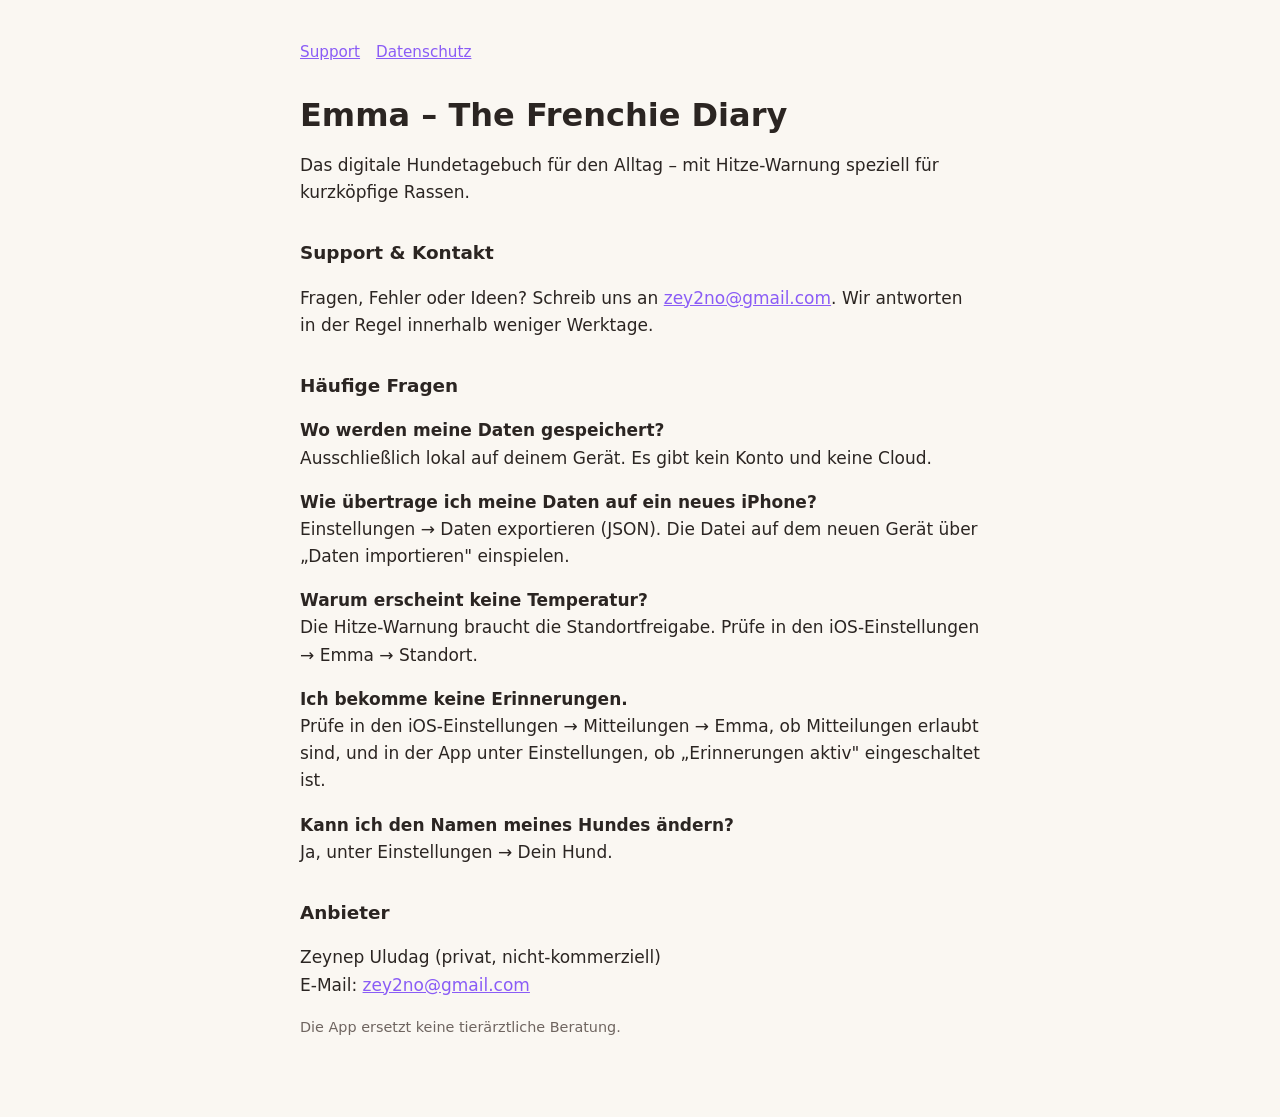
==== index.html @ 8176e102 "Support- und Datenschutzseiten Co-Authored-By: Claude Opus 5.5 <noreply@anthropic.com>" ====
<!doctype html>
<html lang="de">
<head>
<meta charset="utf-8"><meta name="viewport" content="width=device-width, initial-scale=1">
<title>Emma – The Frenchie Diary – Support</title>
<link rel="stylesheet" href="style.css">
</head>
<body><main>
<nav><a href="index.html">Support</a><a href="datenschutz.html">Datenschutz</a></nav>
<h1>Emma – The Frenchie Diary</h1>
<p>Das digitale Hundetagebuch für den Alltag – mit Hitze-Warnung speziell für kurzköpfige Rassen.</p>

<h2>Support &amp; Kontakt</h2>
<p>Fragen, Fehler oder Ideen? Schreib uns an <a href="mailto:zey2no@gmail.com">zey2no@gmail.com</a>. Wir antworten in der Regel innerhalb weniger Werktage.</p>

<h2>Häufige Fragen</h2>
<p><strong>Wo werden meine Daten gespeichert?</strong><br>Ausschließlich lokal auf deinem Gerät. Es gibt kein Konto und keine Cloud.</p>
<p><strong>Wie übertrage ich meine Daten auf ein neues iPhone?</strong><br>Einstellungen → Daten exportieren (JSON). Die Datei auf dem neuen Gerät über „Daten importieren" einspielen.</p>
<p><strong>Warum erscheint keine Temperatur?</strong><br>Die Hitze-Warnung braucht die Standortfreigabe. Prüfe in den iOS-Einstellungen → Emma → Standort.</p>
<p><strong>Ich bekomme keine Erinnerungen.</strong><br>Prüfe in den iOS-Einstellungen → Mitteilungen → Emma, ob Mitteilungen erlaubt sind, und in der App unter Einstellungen, ob „Erinnerungen aktiv" eingeschaltet ist.</p>
<p><strong>Kann ich den Namen meines Hundes ändern?</strong><br>Ja, unter Einstellungen → Dein Hund.</p>

<h2>Anbieter</h2>
<p>Zeynep Uludag (privat, nicht-kommerziell)<br>E-Mail: <a href="mailto:zey2no@gmail.com">zey2no@gmail.com</a></p>

<p class="muted">Die App ersetzt keine tierärztliche Beratung.</p>
</main></body>
</html>
---- style.css ----
:root { --bg:#faf7f2; --text:#2b2522; --muted:#6f6560; --accent:#8a5cf6; }
@media (prefers-color-scheme: dark) { :root { --bg:#1f1b1a; --text:#f3eee9; --muted:#b0a7a1; --accent:#b49bff; } }
body { margin:0; background:var(--bg); color:var(--text); font:17px/1.6 -apple-system, system-ui, sans-serif; }
main { max-width:680px; margin:0 auto; padding:40px 16px 64px; }
h1 { font-size:2rem; line-height:1.2; margin:0 0 8px; }
h2 { font-size:1.15rem; margin:32px 0 6px; }
p, li { color:var(--text); } .muted { color:var(--muted); font-size:.9rem; }
a { color:var(--accent); }
nav { margin-bottom:32px; font-size:.95rem; } nav a { margin-right:16px; }
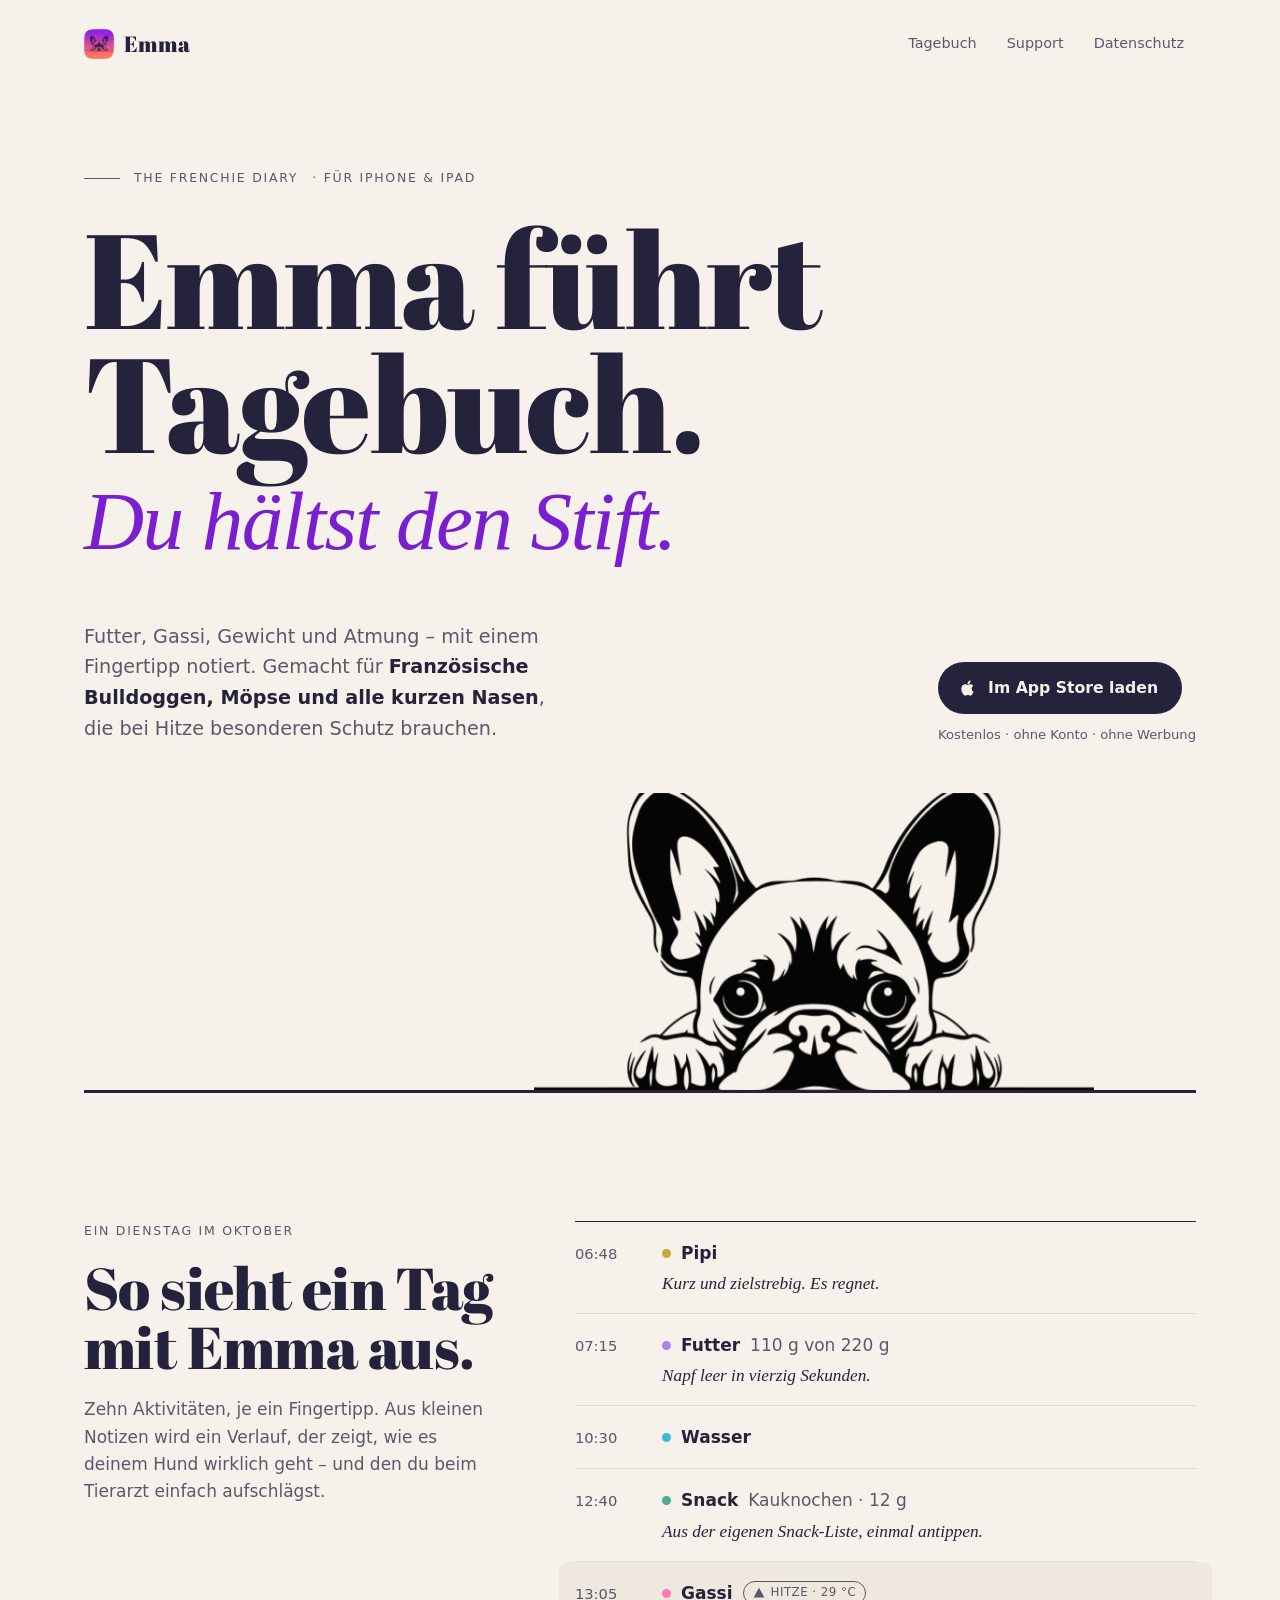
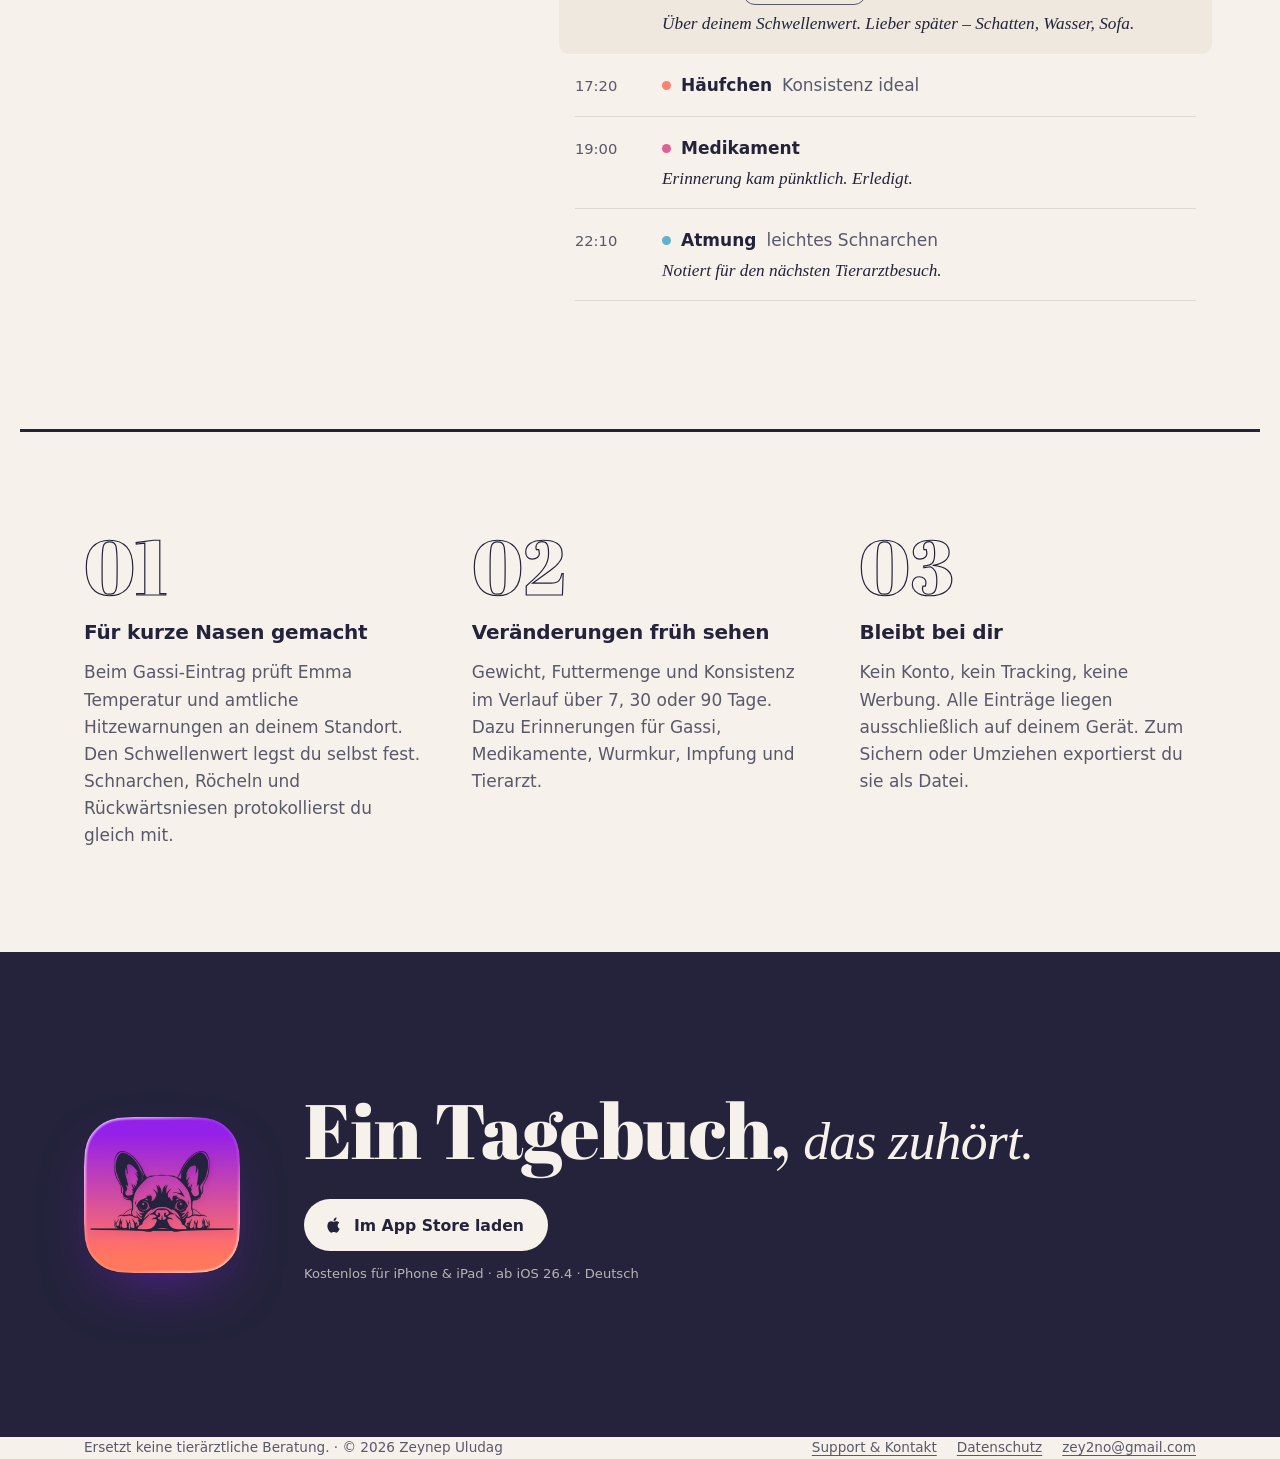
==== commit fb6b6b75: "Landingpage für Emma; Support-Seite nach support.html Co-Authored-By: Claude Opus 5.5 <noreply@anthr" ====
--- a/index.html
+++ b/index.html
@@ -1,28 +1,221 @@
 <!doctype html>
 <html lang="de">
 <head>
-<meta charset="utf-8"><meta name="viewport" content="width=device-width, initial-scale=1">
-<title>Emma – The Frenchie Diary – Support</title>
-<link rel="stylesheet" href="style.css">
+<meta charset="utf-8">
+<meta name="viewport" content="width=device-width, initial-scale=1">
+<title>Emma – The Frenchie Diary</title>
+<meta name="description" content="Das Hundetagebuch für Französische Bulldoggen, Möpse und alle kurzen Nasen. Futter, Gassi, Gewicht und Atmung notieren – mit Hitze-Warnung. Kein Konto, kein Tracking.">
+<meta name="theme-color" content="#f6f1ea" media="(prefers-color-scheme: light)">
+<meta name="theme-color" content="#15141f" media="(prefers-color-scheme: dark)">
+<link rel="icon" href="assets/icon.png">
+<link rel="apple-touch-icon" href="assets/icon.png">
+<link rel="preload" href="assets/AbrilFatface-Regular.ttf" as="font" type="font/ttf" crossorigin>
+<style>
+@font-face { font-family: "Abril Fatface"; src: url(assets/AbrilFatface-Regular.ttf) format("truetype"); font-display: swap; }
+
+:root {
+  --paper: #f6f1ea; --paper-2: #efe8de; --ink: #24233b; --ink-2: #5a586b; --rule: #24233b;
+  --violet: #7a1fd0; --coral: #c8452c; --line: rgba(36,35,59,.11);
+  --pee: #c9a93a; --poop: #ff8170; --water: #3fb8db; --food: #b281ea; --snack: #4fa894; --play: #ff79b2; --med: #e0609a; --breath: #5fb2c9;
+  --display: "Abril Fatface", "Didot", "Bodoni 72", serif;
+  --serif: ui-serif, "New York", "Iowan Old Style", Georgia, serif;
+  --sans: -apple-system, BlinkMacSystemFont, "SF Pro Text", system-ui, "Segoe UI", sans-serif;
+  --gutter: clamp(20px, 5vw, 64px);
+}
+@media (prefers-color-scheme: dark) {
+  :root {
+    --paper: #15141f; --paper-2: #1c1b28; --ink: #f3eee6; --ink-2: #a9a5b4; --rule: #f3eee6;
+    --violet: #c9a2ff; --coral: #ff9a85; --line: rgba(243,238,230,.09); --pee: #e3cd78;
+  }
+}
+
+*, *::before, *::after { box-sizing: border-box; }
+html { -webkit-text-size-adjust: 100%; }
+body { margin: 0; background: var(--paper); color: var(--ink); font: 17px/1.6 var(--sans); -webkit-font-smoothing: antialiased; }
+a { color: inherit; }
+:focus-visible { outline: 2px solid var(--violet); outline-offset: 3px; border-radius: 4px; }
+.wrap { max-width: 1240px; margin: 0 auto; padding: 0 var(--gutter); }
+.skip { position: absolute; left: -999px; } .skip:focus { left: 16px; top: 16px; background: var(--ink); color: var(--paper); padding: 8px 12px; z-index: 10; }
+
+/* ── Kopf ─────────────────────────────── */
+.top { display: flex; align-items: center; justify-content: space-between; padding-block: 22px; }
+.brand { display: flex; align-items: center; gap: 10px; text-decoration: none; font: 1.35rem/1 var(--display); }
+.brand img { width: 30px; height: 30px; border-radius: 8px; }
+.top nav { display: flex; gap: 6px; font-size: .9rem; }
+.top nav a { text-decoration: none; padding: 10px 12px; border-radius: 999px; color: var(--ink-2); transition: color .2s, background-color .2s; }
+.top nav a:hover { color: var(--ink); background: var(--paper-2); }
+
+/* ── Hero ─────────────────────────────── */
+.hero { padding-top: clamp(40px, 9vh, 120px); }
+.kicker { display: flex; gap: 14px; align-items: center; font-size: .78rem; letter-spacing: .14em; text-transform: uppercase; color: var(--ink-2); margin: 0 0 28px; }
+.kicker::before { content: ""; width: 36px; height: 1px; background: currentColor; }
+h1 { margin: 0; font: 400 clamp(3.3rem, 10.5vw, 9.6rem)/.92 var(--display); letter-spacing: -.012em; }
+h1 em { display: block; font: italic 400 .62em/1.05 var(--serif); letter-spacing: -.02em; color: var(--violet); margin-top: .18em; }
+.hero-foot { display: grid; grid-template-columns: minmax(0, 30rem) auto; justify-content: space-between; align-items: end; gap: 32px; margin-top: clamp(32px, 5vw, 56px); }
+.lede { margin: 0; font-size: clamp(1.05rem, 1.6vw, 1.2rem); color: var(--ink-2); }
+.lede strong { color: var(--ink); font-weight: 600; }
+.cta { display: flex; flex-direction: column; align-items: flex-start; gap: 10px; }
+.btn { display: inline-flex; align-items: center; gap: 10px; min-height: 52px; padding: 0 24px 0 20px; border-radius: 999px; background: var(--ink); color: var(--paper); text-decoration: none; font-weight: 600; font-size: .98rem; transition: transform .2s cubic-bezier(.2,.8,.2,1), background-color .2s; touch-action: manipulation; }
+.btn:hover { background: var(--violet); }
+.btn:active { transform: scale(.97); }
+.btn svg { width: 20px; height: 20px; flex: none; }
+.meta { font-size: .82rem; color: var(--ink-2); }
+
+/* Emma schaut über die Linie */
+.peek { position: relative; margin-top: clamp(24px, 4vw, 48px); }
+.peek .clip { width: min(560px, 82vw); margin-left: auto; margin-right: clamp(0px, 8vw, 120px); overflow: hidden; }
+.peek img { display: block; width: 100%; height: auto; mix-blend-mode: multiply; transform: translateY(0); }
+@media (prefers-color-scheme: dark) { .peek img { filter: invert(1); mix-blend-mode: screen; } }
+.peek::after { content: ""; position: absolute; left: 0; right: 0; bottom: 0; height: 3px; background: var(--rule); }
+@media (prefers-reduced-motion: no-preference) {
+  .peek img { animation: peek 1.1s cubic-bezier(.22,1.2,.36,1) .35s both; }
+  @keyframes peek { from { transform: translateY(101%); } }
+}
+
+/* ── Tagebuch ─────────────────────────── */
+.diary { padding-block: clamp(64px, 10vw, 128px); display: grid; grid-template-columns: minmax(0, 1fr) minmax(0, 1.5fr); gap: clamp(32px, 6vw, 96px); }
+.label { font-size: .78rem; letter-spacing: .14em; text-transform: uppercase; color: var(--ink-2); margin: 0 0 18px; }
+h2 { margin: 0; font: 400 clamp(2.2rem, 4.6vw, 3.8rem)/1 var(--display); letter-spacing: -.01em; }
+.diary-intro p:not(.label) { color: var(--ink-2); max-width: 26rem; margin: 20px 0 0; }
+.diary-intro { position: sticky; top: 32px; align-self: start; }
+
+.log { list-style: none; margin: 0; padding: 0; border-top: 1px solid var(--rule); }
+.log li { display: grid; grid-template-columns: 4.2rem 1fr; gap: 4px 20px; padding: 18px 0 17px; border-bottom: 1px solid var(--line); }
+.log time { font-variant-numeric: tabular-nums; font-size: .92rem; color: var(--ink-2); padding-top: 2px; }
+.what { display: flex; align-items: baseline; gap: 10px; flex-wrap: wrap; font-weight: 600; }
+.what::before { content: ""; width: 9px; height: 9px; border-radius: 50%; background: var(--c); flex: none; transform: translateY(-1px); }
+.what span { font-weight: 400; color: var(--ink-2); }
+.note { grid-column: 2; margin: 0; font: italic 1.08rem/1.45 var(--serif); color: var(--ink); }
+.log .alert { background: var(--paper-2); margin-inline: -16px; padding-inline: 16px; border-radius: 10px; border-bottom-color: transparent; }
+.flag { display: inline-flex; align-items: center; gap: 6px; font: 600 .74rem/1 var(--sans); letter-spacing: .04em; text-transform: uppercase; color: var(--coral); border: 1px solid currentColor; border-radius: 999px; padding: 5px 9px; }
+.flag svg { width: 12px; height: 12px; }
+
+/* ── Grundsätze ───────────────────────── */
+.points { border-top: 3px solid var(--rule); padding-block: clamp(56px, 8vw, 104px); display: grid; grid-template-columns: repeat(3, minmax(0, 1fr)); gap: clamp(32px, 4vw, 56px); }
+.points article { display: grid; grid-template-rows: auto auto 1fr; gap: 14px; }
+.num { font: 400 clamp(3.4rem, 6vw, 5rem)/.8 var(--display); color: transparent; -webkit-text-stroke: 1.2px var(--ink); }
+h3 { margin: 10px 0 0; font: 600 1.25rem/1.25 var(--sans); letter-spacing: -.01em; }
+.points p { margin: 0; color: var(--ink-2); }
+
+/* ── Schluss ──────────────────────────── */
+.close { background: var(--ink); color: var(--paper); }
+.close .wrap { padding-block: clamp(72px, 11vw, 140px); display: grid; grid-template-columns: auto minmax(0, 1fr); gap: clamp(28px, 5vw, 64px); align-items: center; }
+.close img { width: clamp(96px, 13vw, 156px); height: auto; border-radius: 24%; box-shadow: 0 24px 60px -24px rgba(122,31,208,.7); }
+.close h2 { font-size: clamp(2.4rem, 6vw, 5.2rem); }
+.close h2 em { font: italic 400 .7em/1.1 var(--serif); }
+.close .btn { background: var(--paper); color: var(--ink); margin-top: 28px; }
+.close .btn:hover { background: var(--paper); opacity: .88; }
+.close .meta { color: color-mix(in srgb, var(--paper) 70%, transparent); margin-top: 12px; }
+
+footer { padding-block: 40px 56px; font-size: .85rem; color: var(--ink-2); display: flex; flex-wrap: wrap; gap: 12px 32px; justify-content: space-between; }
+footer nav { display: flex; gap: 20px; flex-wrap: wrap; }
+footer a { text-underline-offset: 3px; }
+footer p { margin: 0; }
+
+/* ── Responsiv ────────────────────────── */
+@media (max-width: 860px) {
+  .hero-foot, .diary, .points { grid-template-columns: minmax(0, 1fr); }
+  .diary-intro { position: static; }
+  .points article { grid-template-rows: none; }
+  .peek .clip { margin-right: auto; }
+}
+@media (max-width: 560px) {
+  .top nav a:first-child, .kicker .wide { display: none; }
+  .top nav { gap: 0; margin-right: -8px; } .top nav a { padding: 12px 8px; }
+  .close .wrap { grid-template-columns: minmax(0, 1fr); }
+  .log li { grid-template-columns: 3.4rem 1fr; gap: 4px 12px; }
+  .log .alert { margin-inline: -12px; padding-inline: 12px; }
+}
+</style>
 </head>
-<body><main>
-<nav><a href="index.html">Support</a><a href="datenschutz.html">Datenschutz</a></nav>
-<h1>Emma – The Frenchie Diary</h1>
-<p>Das digitale Hundetagebuch für den Alltag – mit Hitze-Warnung speziell für kurzköpfige Rassen.</p>
-
-<h2>Support &amp; Kontakt</h2>
-<p>Fragen, Fehler oder Ideen? Schreib uns an <a href="mailto:zey2no@gmail.com">zey2no@gmail.com</a>. Wir antworten in der Regel innerhalb weniger Werktage.</p>
-
-<h2>Häufige Fragen</h2>
-<p><strong>Wo werden meine Daten gespeichert?</strong><br>Ausschließlich lokal auf deinem Gerät. Es gibt kein Konto und keine Cloud.</p>
-<p><strong>Wie übertrage ich meine Daten auf ein neues iPhone?</strong><br>Einstellungen → Daten exportieren (JSON). Die Datei auf dem neuen Gerät über „Daten importieren" einspielen.</p>
-<p><strong>Warum erscheint keine Temperatur?</strong><br>Die Hitze-Warnung braucht die Standortfreigabe. Prüfe in den iOS-Einstellungen → Emma → Standort.</p>
-<p><strong>Ich bekomme keine Erinnerungen.</strong><br>Prüfe in den iOS-Einstellungen → Mitteilungen → Emma, ob Mitteilungen erlaubt sind, und in der App unter Einstellungen, ob „Erinnerungen aktiv" eingeschaltet ist.</p>
-<p><strong>Kann ich den Namen meines Hundes ändern?</strong><br>Ja, unter Einstellungen → Dein Hund.</p>
-
-<h2>Anbieter</h2>
-<p>Zeynep Uludag (privat, nicht-kommerziell)<br>E-Mail: <a href="mailto:zey2no@gmail.com">zey2no@gmail.com</a></p>
-
-<p class="muted">Die App ersetzt keine tierärztliche Beratung.</p>
-</main></body>
+<body>
+<a class="skip" href="#inhalt">Zum Inhalt</a>
+
+<header class="wrap top">
+  <a class="brand" href="./" aria-label="Emma – Startseite"><img src="assets/icon.png" alt="" width="30" height="30">Emma</a>
+  <nav aria-label="Hauptnavigation">
+    <a href="#tagebuch">Tagebuch</a>
+    <a href="support.html">Support</a>
+    <a href="datenschutz.html">Datenschutz</a>
+  </nav>
+</header>
+
+<main id="inhalt">
+  <section class="wrap hero" aria-labelledby="titel">
+    <p class="kicker">The Frenchie Diary<span class="wide"> · für iPhone &amp; iPad</span></p>
+    <h1 id="titel">Emma führt Tagebuch.<em>Du hältst den Stift.</em></h1>
+    <div class="hero-foot">
+      <p class="lede">Futter, Gassi, Gewicht und Atmung – mit einem Fingertipp notiert. Gemacht für <strong>Französische Bulldoggen, Möpse und alle kurzen Nasen</strong>, die bei Hitze besonderen Schutz brauchen.</p>
+      <div class="cta">
+        <!-- TODO: App-Store-Link mit echter App-ID ersetzen -->
+        <a class="btn" href="https://apps.apple.com/de/app/id0000000000">
+          <svg viewBox="0 0 24 24" fill="currentColor" aria-hidden="true"><path d="M16.37 12.74c-.02-2.3 1.88-3.4 1.96-3.46-1.07-1.56-2.73-1.77-3.32-1.8-1.41-.14-2.76.83-3.47.83-.72 0-1.82-.81-3-.79-1.54.02-2.96.9-3.76 2.28-1.6 2.78-.41 6.9 1.15 9.16.76 1.1 1.67 2.34 2.86 2.3 1.15-.05 1.58-.74 2.97-.74 1.38 0 1.78.74 2.99.72 1.24-.02 2.02-1.12 2.77-2.23.87-1.28 1.23-2.52 1.25-2.58-.03-.01-2.39-.92-2.4-3.65zM14.1 5.98c.63-.77 1.06-1.83.94-2.89-.91.04-2.01.61-2.67 1.37-.58.67-1.1 1.76-.96 2.79 1.01.08 2.05-.52 2.69-1.27z"/></svg>
+          Im App Store laden
+        </a>
+        <span class="meta">Kostenlos · ohne Konto · ohne Werbung</span>
+      </div>
+    </div>
+    <div class="peek"><div class="clip"><img src="assets/emma.png" alt="Zeichnung von Emma, einer Französischen Bulldogge, die über eine Linie schaut" width="1200" height="643"></div></div>
+  </section>
+
+  <section class="wrap diary" id="tagebuch" aria-labelledby="tag">
+    <div class="diary-intro">
+      <p class="label">Ein Dienstag im Oktober</p>
+      <h2 id="tag">So sieht ein Tag mit Emma aus.</h2>
+      <p>Zehn Aktivitäten, je ein Fingertipp. Aus kleinen Notizen wird ein Verlauf, der zeigt, wie es deinem Hund wirklich geht – und den du beim Tierarzt einfach aufschlägst.</p>
+    </div>
+    <ol class="log">
+      <li><time>06:48</time><div class="what" style="--c:var(--pee)">Pipi</div><p class="note">Kurz und zielstrebig. Es regnet.</p></li>
+      <li><time>07:15</time><div class="what" style="--c:var(--food)">Futter <span>110 g von 220 g</span></div><p class="note">Napf leer in vierzig Sekunden.</p></li>
+      <li><time>10:30</time><div class="what" style="--c:var(--water)">Wasser</div></li>
+      <li><time>12:40</time><div class="what" style="--c:var(--snack)">Snack <span>Kauknochen · 12 g</span></div><p class="note">Aus der eigenen Snack-Liste, einmal antippen.</p></li>
+      <li class="alert"><time>13:05</time><div class="what" style="--c:var(--play)">Gassi <span class="flag"><svg viewBox="0 0 12 12" fill="currentColor" aria-hidden="true"><path d="M6 .8 11.4 10.6H.6z"/></svg>Hitze · 29 °C</span></div><p class="note">Über deinem Schwellenwert. Lieber später – Schatten, Wasser, Sofa.</p></li>
+      <li><time>17:20</time><div class="what" style="--c:var(--poop)">Häufchen <span>Konsistenz ideal</span></div></li>
+      <li><time>19:00</time><div class="what" style="--c:var(--med)">Medikament</div><p class="note">Erinnerung kam pünktlich. Erledigt.</p></li>
+      <li><time>22:10</time><div class="what" style="--c:var(--breath)">Atmung <span>leichtes Schnarchen</span></div><p class="note">Notiert für den nächsten Tierarztbesuch.</p></li>
+    </ol>
+  </section>
+
+  <section class="wrap points" aria-label="Was Emma ausmacht">
+    <article>
+      <span class="num" aria-hidden="true">01</span>
+      <h3>Für kurze Nasen gemacht</h3>
+      <p>Beim Gassi-Eintrag prüft Emma Temperatur und amtliche Hitzewarnungen an deinem Standort. Den Schwellenwert legst du selbst fest. Schnarchen, Röcheln und Rückwärtsniesen protokollierst du gleich mit.</p>
+    </article>
+    <article>
+      <span class="num" aria-hidden="true">02</span>
+      <h3>Veränderungen früh sehen</h3>
+      <p>Gewicht, Futtermenge und Konsistenz im Verlauf über 7, 30 oder 90 Tage. Dazu Erinnerungen für Gassi, Medikamente, Wurmkur, Impfung und Tierarzt.</p>
+    </article>
+    <article>
+      <span class="num" aria-hidden="true">03</span>
+      <h3>Bleibt bei dir</h3>
+      <p>Kein Konto, kein Tracking, keine Werbung. Alle Einträge liegen ausschließlich auf deinem Gerät. Zum Sichern oder Umziehen exportierst du sie als Datei.</p>
+    </article>
+  </section>
+
+  <section class="close" aria-labelledby="schluss">
+    <div class="wrap">
+      <img src="assets/icon.png" alt="App-Icon von Emma" width="156" height="156" loading="lazy">
+      <div>
+        <h2 id="schluss">Ein Tagebuch, <em>das zuhört.</em></h2>
+        <a class="btn" href="https://apps.apple.com/de/app/id0000000000">
+          <svg viewBox="0 0 24 24" fill="currentColor" aria-hidden="true"><path d="M16.37 12.74c-.02-2.3 1.88-3.4 1.96-3.46-1.07-1.56-2.73-1.77-3.32-1.8-1.41-.14-2.76.83-3.47.83-.72 0-1.82-.81-3-.79-1.54.02-2.96.9-3.76 2.28-1.6 2.78-.41 6.9 1.15 9.16.76 1.1 1.67 2.34 2.86 2.3 1.15-.05 1.58-.74 2.97-.74 1.38 0 1.78.74 2.99.72 1.24-.02 2.02-1.12 2.77-2.23.87-1.28 1.23-2.52 1.25-2.58-.03-.01-2.39-.92-2.4-3.65zM14.1 5.98c.63-.77 1.06-1.83.94-2.89-.91.04-2.01.61-2.67 1.37-.58.67-1.1 1.76-.96 2.79 1.01.08 2.05-.52 2.69-1.27z"/></svg>
+          Im App Store laden
+        </a>
+        <p class="meta">Kostenlos für iPhone &amp; iPad · ab iOS 26.4 · Deutsch</p>
+      </div>
+    </div>
+  </section>
+</main>
+
+<footer class="wrap">
+  <p>Ersetzt keine tierärztliche Beratung. · © 2026 Zeynep Uludag</p>
+  <nav aria-label="Rechtliches">
+    <a href="support.html">Support &amp; Kontakt</a>
+    <a href="datenschutz.html">Datenschutz</a>
+    <a href="mailto:zey2no@gmail.com">zey2no@gmail.com</a>
+  </nav>
+</footer>
+</body>
 </html>
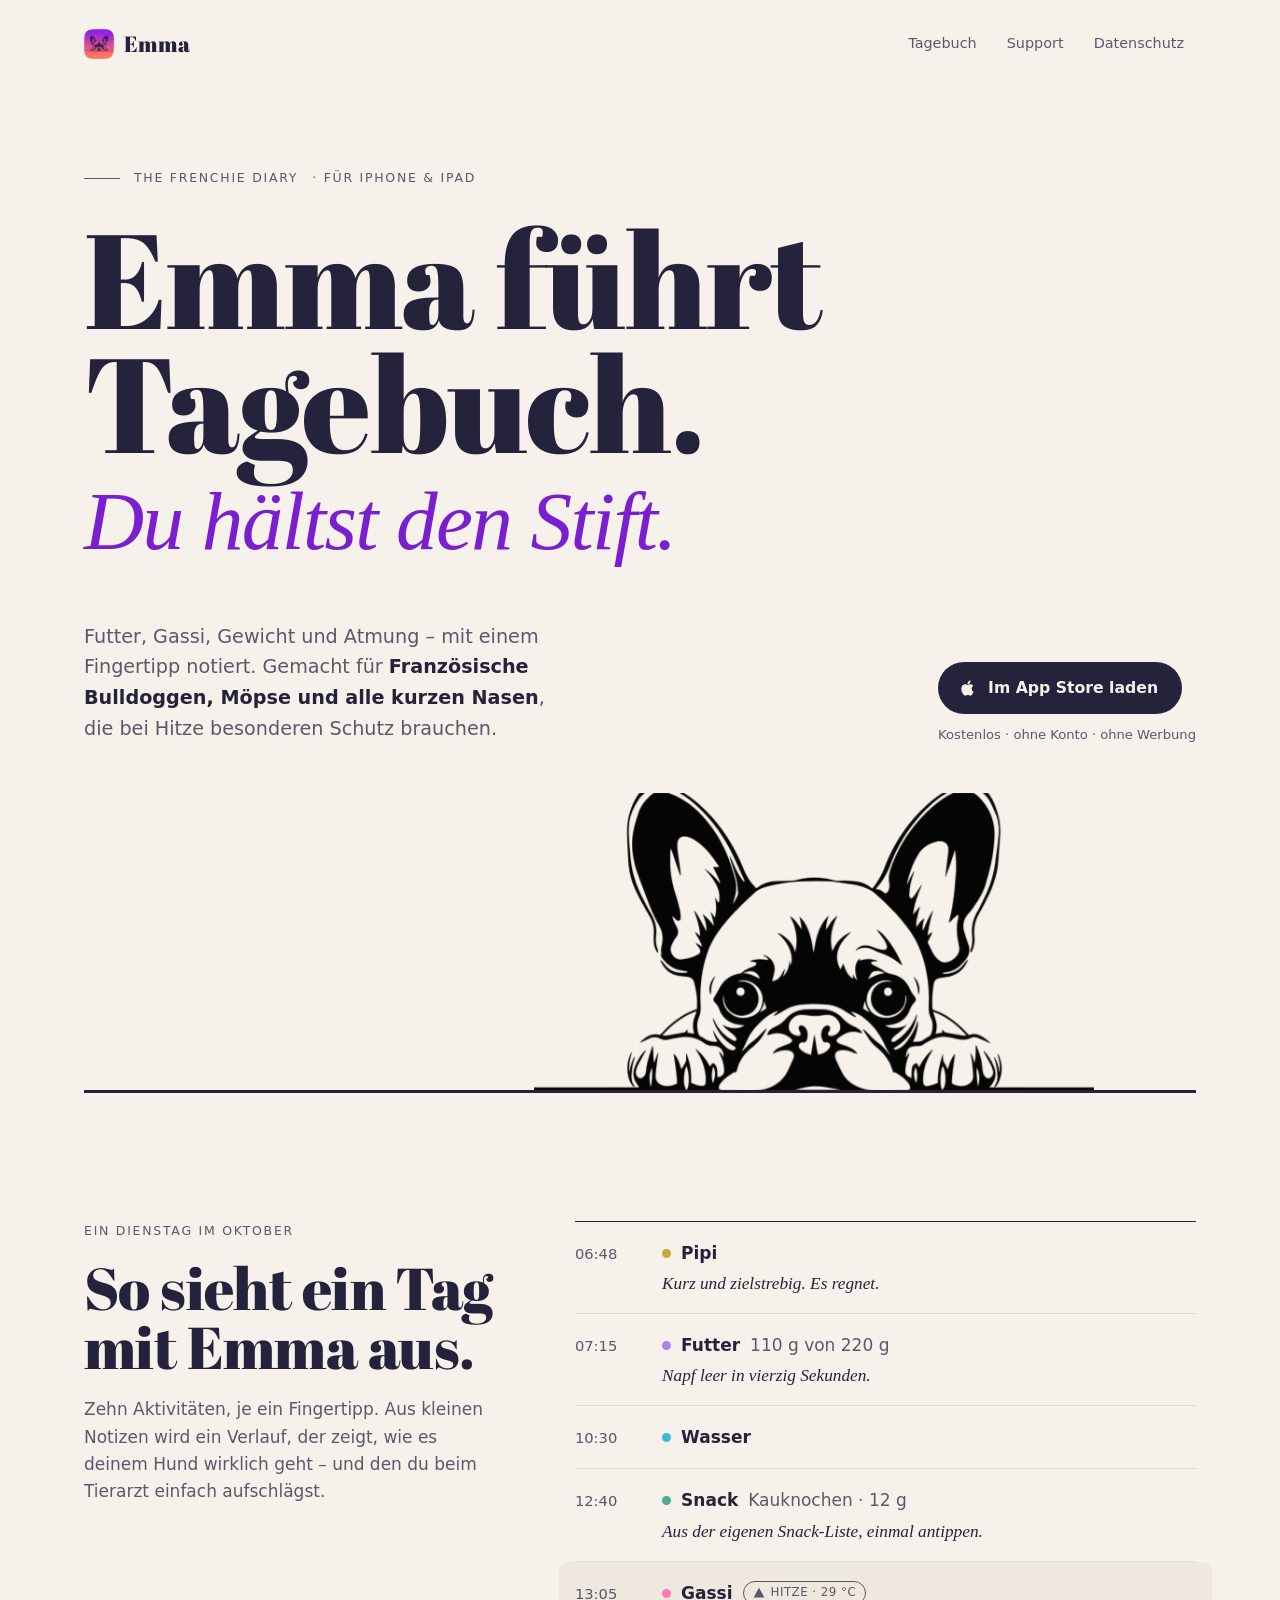
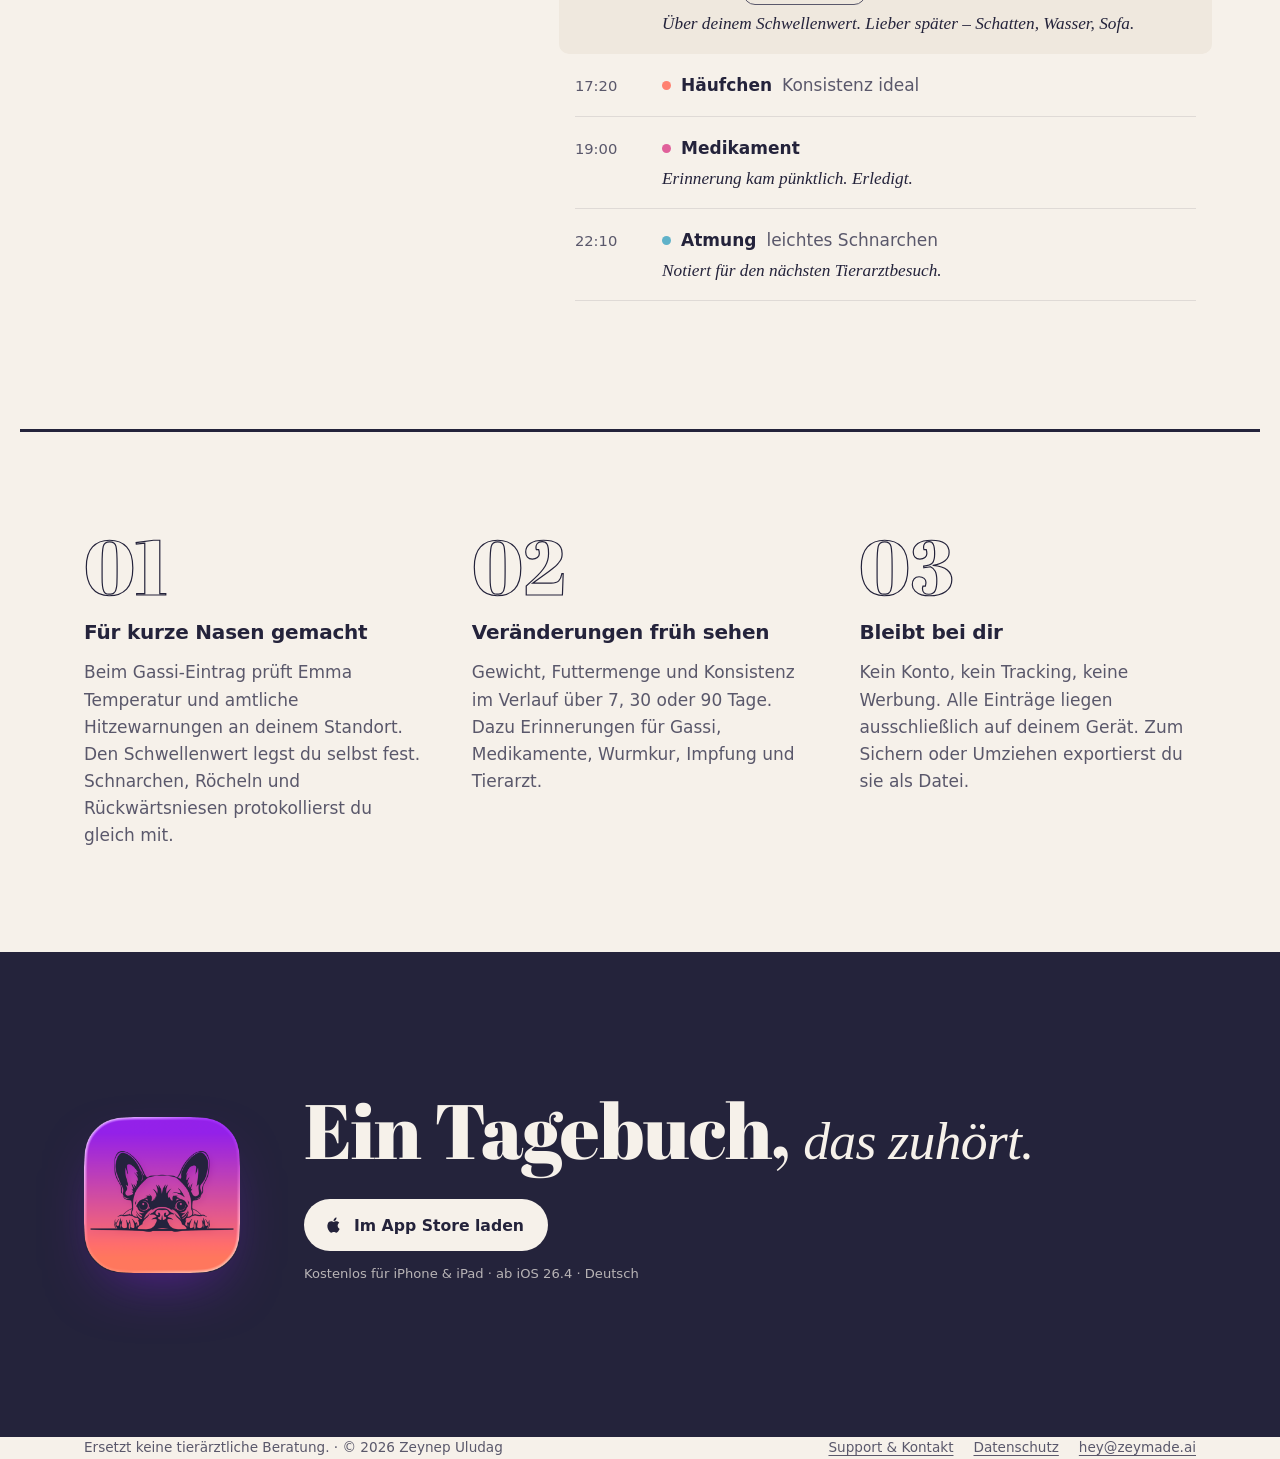
==== commit ab6a71af: "Kontaktadresse auf hey@zeymade.ai umgestellt Co-Authored-By: Claude Opus 5.5 <noreply@anthropic.com>" ====
--- a/index.html
+++ b/index.html
@@ -214,7 +214,7 @@
   <nav aria-label="Rechtliches">
     <a href="support.html">Support &amp; Kontakt</a>
     <a href="datenschutz.html">Datenschutz</a>
-    <a href="mailto:zey2no@gmail.com">zey2no@gmail.com</a>
+    <a href="mailto:hey@zeymade.ai">hey@zeymade.ai</a>
   </nav>
 </footer>
 </body>
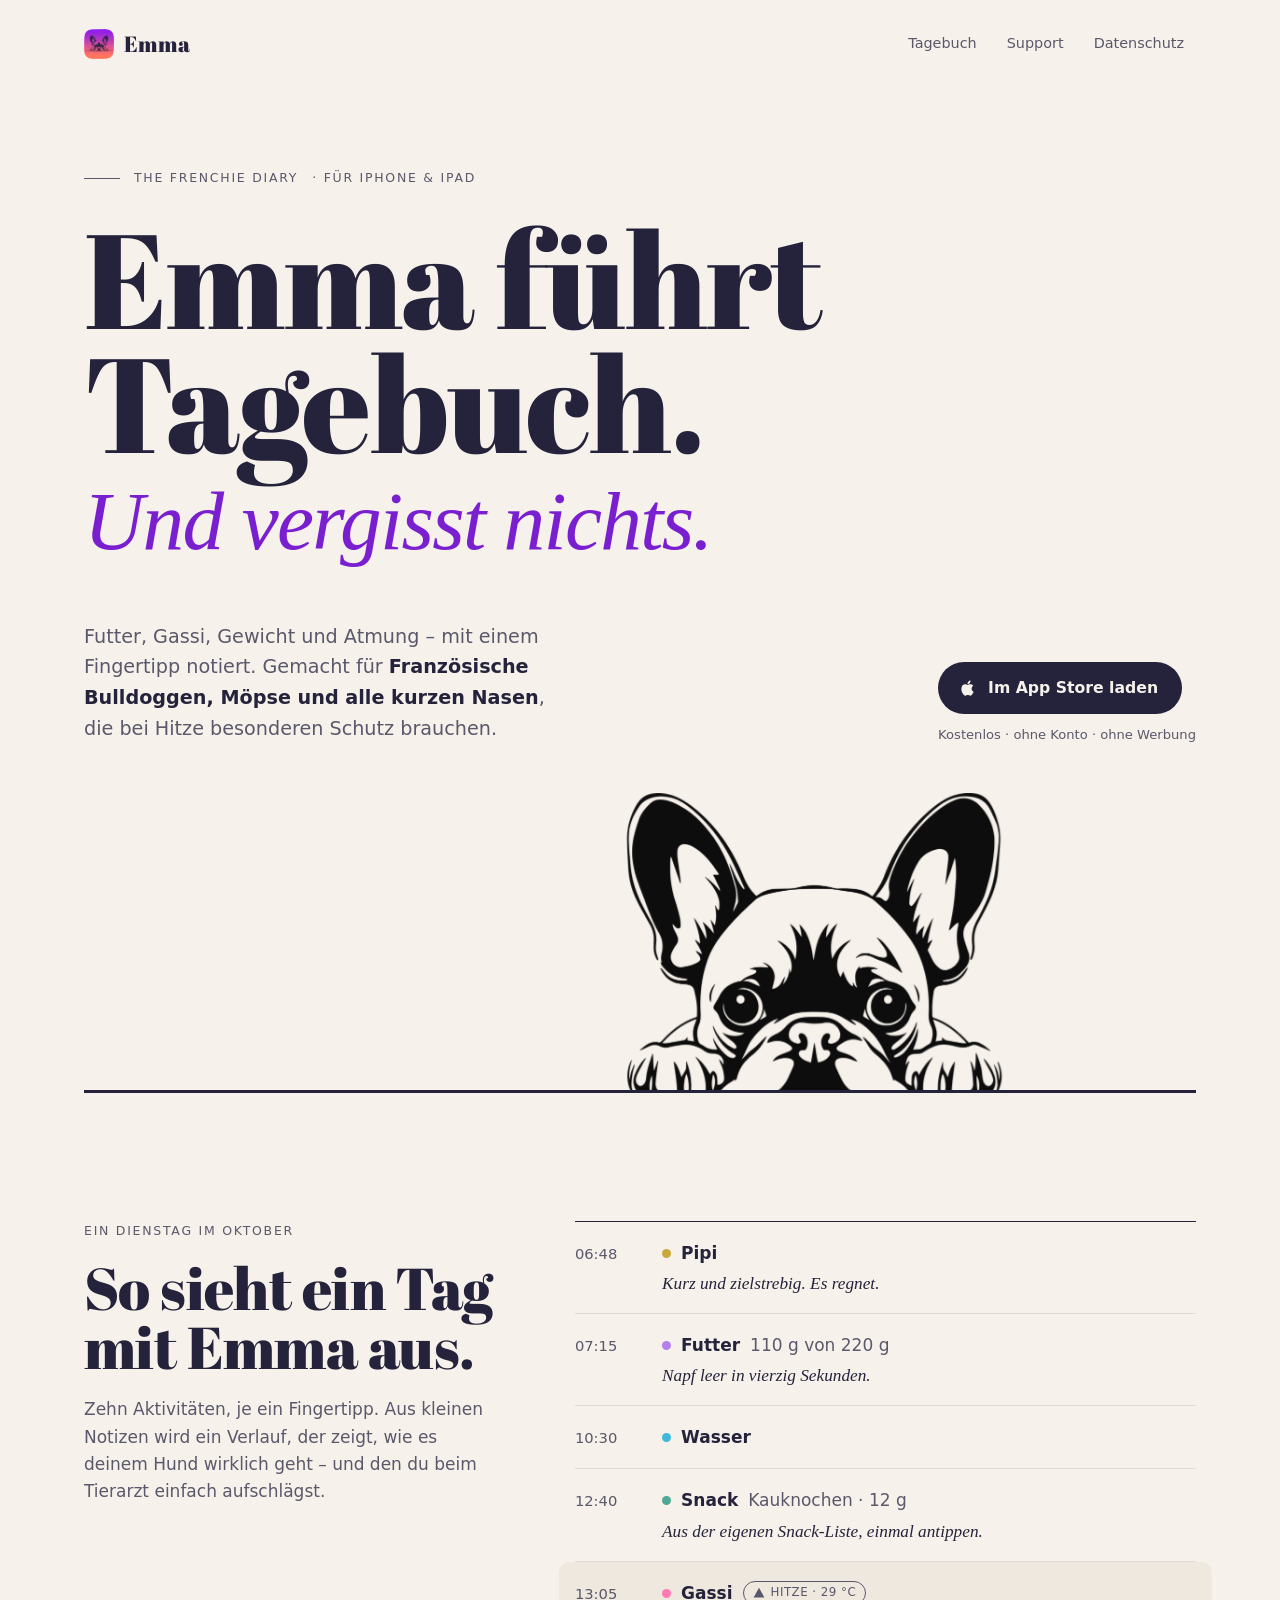
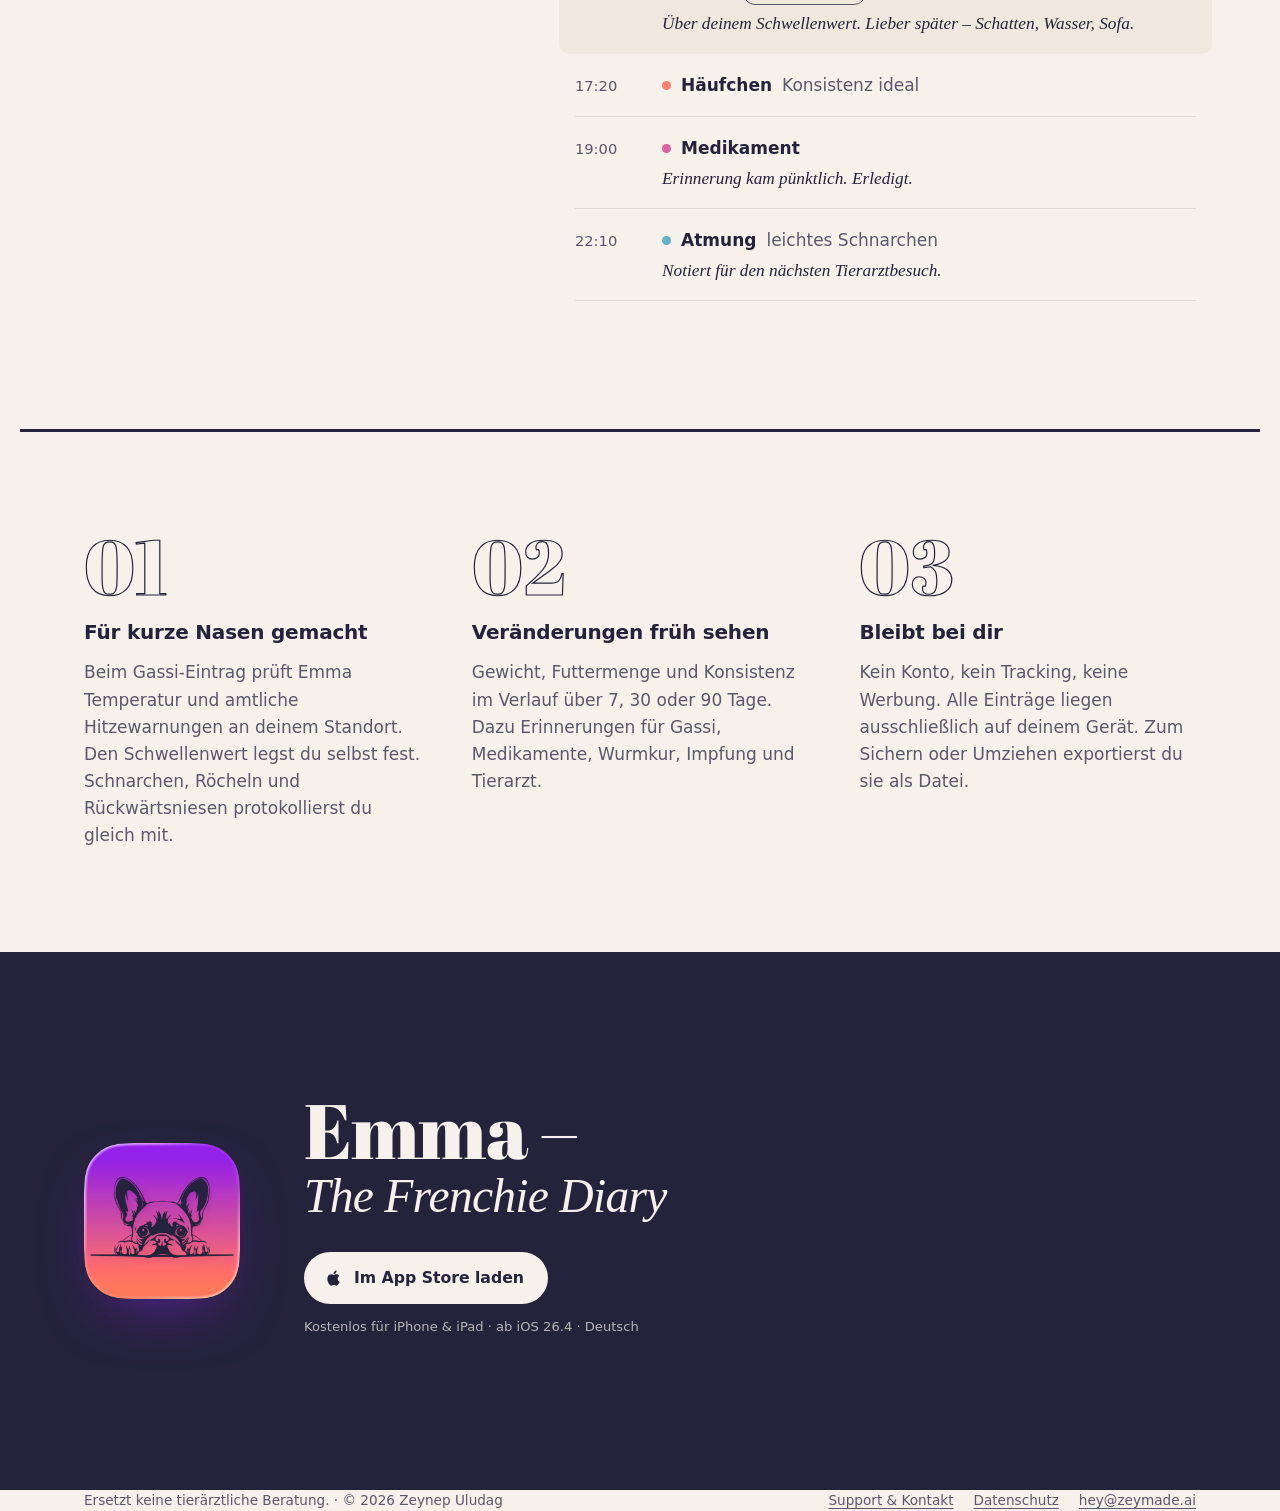
==== commit ddb1107f: "Überarbeitung: Illustration nicht invertiert, neue Headline, Unterseiten im Landingpage-Layout Co-Au" ====
--- a/index.html
+++ b/index.html
@@ -10,123 +10,7 @@
 <link rel="icon" href="assets/icon.png">
 <link rel="apple-touch-icon" href="assets/icon.png">
 <link rel="preload" href="assets/AbrilFatface-Regular.ttf" as="font" type="font/ttf" crossorigin>
-<style>
-@font-face { font-family: "Abril Fatface"; src: url(assets/AbrilFatface-Regular.ttf) format("truetype"); font-display: swap; }
-
-:root {
-  --paper: #f6f1ea; --paper-2: #efe8de; --ink: #24233b; --ink-2: #5a586b; --rule: #24233b;
-  --violet: #7a1fd0; --coral: #c8452c; --line: rgba(36,35,59,.11);
-  --pee: #c9a93a; --poop: #ff8170; --water: #3fb8db; --food: #b281ea; --snack: #4fa894; --play: #ff79b2; --med: #e0609a; --breath: #5fb2c9;
-  --display: "Abril Fatface", "Didot", "Bodoni 72", serif;
-  --serif: ui-serif, "New York", "Iowan Old Style", Georgia, serif;
-  --sans: -apple-system, BlinkMacSystemFont, "SF Pro Text", system-ui, "Segoe UI", sans-serif;
-  --gutter: clamp(20px, 5vw, 64px);
-}
-@media (prefers-color-scheme: dark) {
-  :root {
-    --paper: #15141f; --paper-2: #1c1b28; --ink: #f3eee6; --ink-2: #a9a5b4; --rule: #f3eee6;
-    --violet: #c9a2ff; --coral: #ff9a85; --line: rgba(243,238,230,.09); --pee: #e3cd78;
-  }
-}
-
-*, *::before, *::after { box-sizing: border-box; }
-html { -webkit-text-size-adjust: 100%; }
-body { margin: 0; background: var(--paper); color: var(--ink); font: 17px/1.6 var(--sans); -webkit-font-smoothing: antialiased; }
-a { color: inherit; }
-:focus-visible { outline: 2px solid var(--violet); outline-offset: 3px; border-radius: 4px; }
-.wrap { max-width: 1240px; margin: 0 auto; padding: 0 var(--gutter); }
-.skip { position: absolute; left: -999px; } .skip:focus { left: 16px; top: 16px; background: var(--ink); color: var(--paper); padding: 8px 12px; z-index: 10; }
-
-/* ── Kopf ─────────────────────────────── */
-.top { display: flex; align-items: center; justify-content: space-between; padding-block: 22px; }
-.brand { display: flex; align-items: center; gap: 10px; text-decoration: none; font: 1.35rem/1 var(--display); }
-.brand img { width: 30px; height: 30px; border-radius: 8px; }
-.top nav { display: flex; gap: 6px; font-size: .9rem; }
-.top nav a { text-decoration: none; padding: 10px 12px; border-radius: 999px; color: var(--ink-2); transition: color .2s, background-color .2s; }
-.top nav a:hover { color: var(--ink); background: var(--paper-2); }
-
-/* ── Hero ─────────────────────────────── */
-.hero { padding-top: clamp(40px, 9vh, 120px); }
-.kicker { display: flex; gap: 14px; align-items: center; font-size: .78rem; letter-spacing: .14em; text-transform: uppercase; color: var(--ink-2); margin: 0 0 28px; }
-.kicker::before { content: ""; width: 36px; height: 1px; background: currentColor; }
-h1 { margin: 0; font: 400 clamp(3.3rem, 10.5vw, 9.6rem)/.92 var(--display); letter-spacing: -.012em; }
-h1 em { display: block; font: italic 400 .62em/1.05 var(--serif); letter-spacing: -.02em; color: var(--violet); margin-top: .18em; }
-.hero-foot { display: grid; grid-template-columns: minmax(0, 30rem) auto; justify-content: space-between; align-items: end; gap: 32px; margin-top: clamp(32px, 5vw, 56px); }
-.lede { margin: 0; font-size: clamp(1.05rem, 1.6vw, 1.2rem); color: var(--ink-2); }
-.lede strong { color: var(--ink); font-weight: 600; }
-.cta { display: flex; flex-direction: column; align-items: flex-start; gap: 10px; }
-.btn { display: inline-flex; align-items: center; gap: 10px; min-height: 52px; padding: 0 24px 0 20px; border-radius: 999px; background: var(--ink); color: var(--paper); text-decoration: none; font-weight: 600; font-size: .98rem; transition: transform .2s cubic-bezier(.2,.8,.2,1), background-color .2s; touch-action: manipulation; }
-.btn:hover { background: var(--violet); }
-.btn:active { transform: scale(.97); }
-.btn svg { width: 20px; height: 20px; flex: none; }
-.meta { font-size: .82rem; color: var(--ink-2); }
-
-/* Emma schaut über die Linie */
-.peek { position: relative; margin-top: clamp(24px, 4vw, 48px); }
-.peek .clip { width: min(560px, 82vw); margin-left: auto; margin-right: clamp(0px, 8vw, 120px); overflow: hidden; }
-.peek img { display: block; width: 100%; height: auto; mix-blend-mode: multiply; transform: translateY(0); }
-@media (prefers-color-scheme: dark) { .peek img { filter: invert(1); mix-blend-mode: screen; } }
-.peek::after { content: ""; position: absolute; left: 0; right: 0; bottom: 0; height: 3px; background: var(--rule); }
-@media (prefers-reduced-motion: no-preference) {
-  .peek img { animation: peek 1.1s cubic-bezier(.22,1.2,.36,1) .35s both; }
-  @keyframes peek { from { transform: translateY(101%); } }
-}
-
-/* ── Tagebuch ─────────────────────────── */
-.diary { padding-block: clamp(64px, 10vw, 128px); display: grid; grid-template-columns: minmax(0, 1fr) minmax(0, 1.5fr); gap: clamp(32px, 6vw, 96px); }
-.label { font-size: .78rem; letter-spacing: .14em; text-transform: uppercase; color: var(--ink-2); margin: 0 0 18px; }
-h2 { margin: 0; font: 400 clamp(2.2rem, 4.6vw, 3.8rem)/1 var(--display); letter-spacing: -.01em; }
-.diary-intro p:not(.label) { color: var(--ink-2); max-width: 26rem; margin: 20px 0 0; }
-.diary-intro { position: sticky; top: 32px; align-self: start; }
-
-.log { list-style: none; margin: 0; padding: 0; border-top: 1px solid var(--rule); }
-.log li { display: grid; grid-template-columns: 4.2rem 1fr; gap: 4px 20px; padding: 18px 0 17px; border-bottom: 1px solid var(--line); }
-.log time { font-variant-numeric: tabular-nums; font-size: .92rem; color: var(--ink-2); padding-top: 2px; }
-.what { display: flex; align-items: baseline; gap: 10px; flex-wrap: wrap; font-weight: 600; }
-.what::before { content: ""; width: 9px; height: 9px; border-radius: 50%; background: var(--c); flex: none; transform: translateY(-1px); }
-.what span { font-weight: 400; color: var(--ink-2); }
-.note { grid-column: 2; margin: 0; font: italic 1.08rem/1.45 var(--serif); color: var(--ink); }
-.log .alert { background: var(--paper-2); margin-inline: -16px; padding-inline: 16px; border-radius: 10px; border-bottom-color: transparent; }
-.flag { display: inline-flex; align-items: center; gap: 6px; font: 600 .74rem/1 var(--sans); letter-spacing: .04em; text-transform: uppercase; color: var(--coral); border: 1px solid currentColor; border-radius: 999px; padding: 5px 9px; }
-.flag svg { width: 12px; height: 12px; }
-
-/* ── Grundsätze ───────────────────────── */
-.points { border-top: 3px solid var(--rule); padding-block: clamp(56px, 8vw, 104px); display: grid; grid-template-columns: repeat(3, minmax(0, 1fr)); gap: clamp(32px, 4vw, 56px); }
-.points article { display: grid; grid-template-rows: auto auto 1fr; gap: 14px; }
-.num { font: 400 clamp(3.4rem, 6vw, 5rem)/.8 var(--display); color: transparent; -webkit-text-stroke: 1.2px var(--ink); }
-h3 { margin: 10px 0 0; font: 600 1.25rem/1.25 var(--sans); letter-spacing: -.01em; }
-.points p { margin: 0; color: var(--ink-2); }
-
-/* ── Schluss ──────────────────────────── */
-.close { background: var(--ink); color: var(--paper); }
-.close .wrap { padding-block: clamp(72px, 11vw, 140px); display: grid; grid-template-columns: auto minmax(0, 1fr); gap: clamp(28px, 5vw, 64px); align-items: center; }
-.close img { width: clamp(96px, 13vw, 156px); height: auto; border-radius: 24%; box-shadow: 0 24px 60px -24px rgba(122,31,208,.7); }
-.close h2 { font-size: clamp(2.4rem, 6vw, 5.2rem); }
-.close h2 em { font: italic 400 .7em/1.1 var(--serif); }
-.close .btn { background: var(--paper); color: var(--ink); margin-top: 28px; }
-.close .btn:hover { background: var(--paper); opacity: .88; }
-.close .meta { color: color-mix(in srgb, var(--paper) 70%, transparent); margin-top: 12px; }
-
-footer { padding-block: 40px 56px; font-size: .85rem; color: var(--ink-2); display: flex; flex-wrap: wrap; gap: 12px 32px; justify-content: space-between; }
-footer nav { display: flex; gap: 20px; flex-wrap: wrap; }
-footer a { text-underline-offset: 3px; }
-footer p { margin: 0; }
-
-/* ── Responsiv ────────────────────────── */
-@media (max-width: 860px) {
-  .hero-foot, .diary, .points { grid-template-columns: minmax(0, 1fr); }
-  .diary-intro { position: static; }
-  .points article { grid-template-rows: none; }
-  .peek .clip { margin-right: auto; }
-}
-@media (max-width: 560px) {
-  .top nav a:first-child, .kicker .wide { display: none; }
-  .top nav { gap: 0; margin-right: -8px; } .top nav a { padding: 12px 8px; }
-  .close .wrap { grid-template-columns: minmax(0, 1fr); }
-  .log li { grid-template-columns: 3.4rem 1fr; gap: 4px 12px; }
-  .log .alert { margin-inline: -12px; padding-inline: 12px; }
-}
-</style>
+<link rel="stylesheet" href="style.css?v=3">
 </head>
 <body>
 <a class="skip" href="#inhalt">Zum Inhalt</a>
@@ -134,7 +18,7 @@
 <header class="wrap top">
   <a class="brand" href="./" aria-label="Emma – Startseite"><img src="assets/icon.png" alt="" width="30" height="30">Emma</a>
   <nav aria-label="Hauptnavigation">
-    <a href="#tagebuch">Tagebuch</a>
+    <a class="opt" href="#tagebuch">Tagebuch</a>
     <a href="support.html">Support</a>
     <a href="datenschutz.html">Datenschutz</a>
   </nav>
@@ -143,7 +27,7 @@
 <main id="inhalt">
   <section class="wrap hero" aria-labelledby="titel">
     <p class="kicker">The Frenchie Diary<span class="wide"> · für iPhone &amp; iPad</span></p>
-    <h1 id="titel">Emma führt Tagebuch.<em>Du hältst den Stift.</em></h1>
+    <h1 id="titel">Emma führt Tagebuch.<em>Und vergisst nichts.</em></h1>
     <div class="hero-foot">
       <p class="lede">Futter, Gassi, Gewicht und Atmung – mit einem Fingertipp notiert. Gemacht für <strong>Französische Bulldoggen, Möpse und alle kurzen Nasen</strong>, die bei Hitze besonderen Schutz brauchen.</p>
       <div class="cta">
@@ -198,7 +82,7 @@
     <div class="wrap">
       <img src="assets/icon.png" alt="App-Icon von Emma" width="156" height="156" loading="lazy">
       <div>
-        <h2 id="schluss">Ein Tagebuch, <em>das zuhört.</em></h2>
+        <h2 id="schluss">Emma –<em>The Frenchie Diary</em></h2>
         <a class="btn" href="https://apps.apple.com/de/app/id0000000000">
           <svg viewBox="0 0 24 24" fill="currentColor" aria-hidden="true"><path d="M16.37 12.74c-.02-2.3 1.88-3.4 1.96-3.46-1.07-1.56-2.73-1.77-3.32-1.8-1.41-.14-2.76.83-3.47.83-.72 0-1.82-.81-3-.79-1.54.02-2.96.9-3.76 2.28-1.6 2.78-.41 6.9 1.15 9.16.76 1.1 1.67 2.34 2.86 2.3 1.15-.05 1.58-.74 2.97-.74 1.38 0 1.78.74 2.99.72 1.24-.02 2.02-1.12 2.77-2.23.87-1.28 1.23-2.52 1.25-2.58-.03-.01-2.39-.92-2.4-3.65zM14.1 5.98c.63-.77 1.06-1.83.94-2.89-.91.04-2.01.61-2.67 1.37-.58.67-1.1 1.76-.96 2.79 1.01.08 2.05-.52 2.69-1.27z"/></svg>
           Im App Store laden
--- a/style.css
+++ b/style.css
@@ -0,0 +1,133 @@
+@font-face { font-family: "Abril Fatface"; src: url(assets/AbrilFatface-Regular.ttf) format("truetype"); font-display: swap; }
+
+:root {
+  --paper: #f6f1ea; --paper-2: #efe8de; --ink: #24233b; --ink-2: #5a586b; --rule: #24233b;
+  --violet: #7a1fd0; --coral: #c8452c; --line: rgba(36,35,59,.11);
+  --pee: #c9a93a; --poop: #ff8170; --water: #3fb8db; --food: #b281ea; --snack: #4fa894; --play: #ff79b2; --med: #e0609a; --breath: #5fb2c9;
+  --display: "Abril Fatface", "Didot", "Bodoni 72", serif;
+  --serif: ui-serif, "New York", "Iowan Old Style", Georgia, serif;
+  --sans: -apple-system, BlinkMacSystemFont, "SF Pro Text", system-ui, "Segoe UI", sans-serif;
+  --gutter: clamp(20px, 5vw, 64px);
+}
+@media (prefers-color-scheme: dark) {
+  :root {
+    --paper: #15141f; --paper-2: #1c1b28; --ink: #f3eee6; --ink-2: #a9a5b4; --rule: #f3eee6;
+    --violet: #c9a2ff; --coral: #ff9a85; --line: rgba(243,238,230,.09); --pee: #e3cd78;
+  }
+}
+
+*, *::before, *::after { box-sizing: border-box; }
+html { -webkit-text-size-adjust: 100%; }
+body { margin: 0; background: var(--paper); color: var(--ink); font: 17px/1.6 var(--sans); -webkit-font-smoothing: antialiased; }
+a { color: inherit; }
+:focus-visible { outline: 2px solid var(--violet); outline-offset: 3px; border-radius: 4px; }
+.wrap { max-width: 1240px; margin: 0 auto; padding: 0 var(--gutter); }
+.skip { position: absolute; left: -999px; } .skip:focus { left: 16px; top: 16px; background: var(--ink); color: var(--paper); padding: 8px 12px; z-index: 10; }
+.label, .kicker { font-size: .78rem; letter-spacing: .14em; text-transform: uppercase; color: var(--ink-2); margin: 0 0 18px; }
+h2 { margin: 0; font: 400 clamp(2.2rem, 4.6vw, 3.8rem)/1 var(--display); letter-spacing: -.01em; }
+
+/* ── Kopf ─────────────────────────────── */
+.top { display: flex; align-items: center; justify-content: space-between; padding-block: 22px; }
+.brand { display: flex; align-items: center; gap: 10px; text-decoration: none; font: 1.35rem/1 var(--display); }
+.brand img { width: 30px; height: 30px; border-radius: 8px; }
+.top nav { display: flex; gap: 6px; font-size: .9rem; }
+.top nav a { text-decoration: none; padding: 10px 12px; border-radius: 999px; color: var(--ink-2); transition: color .2s, background-color .2s; }
+.top nav a:hover, .top nav a[aria-current] { color: var(--ink); background: var(--paper-2); }
+
+/* ── Hero ─────────────────────────────── */
+.hero { padding-top: clamp(40px, 9vh, 120px); }
+.kicker { display: flex; gap: 14px; align-items: center; margin-bottom: 28px; }
+.kicker::before { content: ""; width: 36px; height: 1px; background: currentColor; }
+h1 { margin: 0; font: 400 clamp(3.3rem, 10.5vw, 9.6rem)/.92 var(--display); letter-spacing: -.012em; }
+h1 em { display: block; font: italic 400 .62em/1.05 var(--serif); letter-spacing: -.02em; color: var(--violet); margin-top: .18em; }
+.hero-foot { display: grid; grid-template-columns: minmax(0, 30rem) auto; justify-content: space-between; align-items: end; gap: 32px; margin-top: clamp(32px, 5vw, 56px); }
+.lede { margin: 0; font-size: clamp(1.05rem, 1.6vw, 1.2rem); color: var(--ink-2); }
+.lede strong { color: var(--ink); font-weight: 600; }
+.cta { display: flex; flex-direction: column; align-items: flex-start; gap: 10px; }
+.btn { display: inline-flex; align-items: center; gap: 10px; min-height: 52px; padding: 0 24px 0 20px; border-radius: 999px; background: var(--ink); color: var(--paper); text-decoration: none; font-weight: 600; font-size: .98rem; transition: transform .2s cubic-bezier(.2,.8,.2,1), background-color .2s, opacity .2s; touch-action: manipulation; }
+.btn:hover { background: var(--violet); }
+.btn:active { transform: scale(.97); }
+.btn svg { width: 20px; height: 20px; flex: none; }
+.meta { font-size: .82rem; color: var(--ink-2); }
+
+/* Emma schaut über die Linie – nur unten beschnitten, damit die Ohren beim Überschwingen frei bleiben */
+.peek { position: relative; margin-top: clamp(24px, 4vw, 48px); }
+.peek .clip { width: min(560px, 82vw); margin-left: auto; margin-right: clamp(0px, 8vw, 120px); clip-path: inset(-50% -10% 0 -10%); }
+.peek img { display: block; width: 100%; height: auto; }
+@media (prefers-color-scheme: dark) { .peek img { filter: drop-shadow(0 0 1.5px #f3eee6) drop-shadow(0 0 .5px #f3eee6); } }
+.peek::after { content: ""; position: absolute; left: 0; right: 0; bottom: 0; height: 3px; background: var(--rule); }
+@media (prefers-reduced-motion: no-preference) {
+  .peek img { animation: peek 1.1s cubic-bezier(.22,1.2,.36,1) .35s both; }
+  @keyframes peek { from { transform: translateY(101%); } }
+}
+
+/* ── Tagebuch ─────────────────────────── */
+.diary, .doc { padding-block: clamp(64px, 10vw, 128px); display: grid; grid-template-columns: minmax(0, 1fr) minmax(0, 1.5fr); gap: clamp(32px, 6vw, 96px); }
+.diary-intro p:not(.label) { color: var(--ink-2); max-width: 26rem; margin: 20px 0 0; }
+.diary-intro { position: sticky; top: 32px; align-self: start; }
+
+.log { list-style: none; margin: 0; padding: 0; border-top: 1px solid var(--rule); }
+.log li { display: grid; grid-template-columns: 4.2rem 1fr; gap: 4px 20px; padding: 18px 0 17px; border-bottom: 1px solid var(--line); }
+.log time { font-variant-numeric: tabular-nums; font-size: .92rem; color: var(--ink-2); padding-top: 2px; }
+.what { display: flex; align-items: baseline; gap: 10px; flex-wrap: wrap; font-weight: 600; }
+.what::before { content: ""; width: 9px; height: 9px; border-radius: 50%; background: var(--c); flex: none; transform: translateY(-1px); }
+.what span { font-weight: 400; color: var(--ink-2); }
+.note { grid-column: 2; margin: 0; font: italic 1.08rem/1.45 var(--serif); color: var(--ink); }
+.log .alert { background: var(--paper-2); margin-inline: -16px; padding-inline: 16px; border-radius: 10px; border-bottom-color: transparent; }
+.flag { display: inline-flex; align-items: center; gap: 6px; font: 600 .74rem/1 var(--sans); letter-spacing: .04em; text-transform: uppercase; color: var(--coral); border: 1px solid currentColor; border-radius: 999px; padding: 5px 9px; }
+.flag svg { width: 12px; height: 12px; }
+
+/* ── Grundsätze ───────────────────────── */
+.points { border-top: 3px solid var(--rule); padding-block: clamp(56px, 8vw, 104px); display: grid; grid-template-columns: repeat(3, minmax(0, 1fr)); gap: clamp(32px, 4vw, 56px); }
+.points article { display: grid; grid-template-rows: auto auto 1fr; gap: 14px; }
+.num { font: 400 clamp(3.4rem, 6vw, 5rem)/.8 var(--display); color: transparent; -webkit-text-stroke: 1.2px var(--ink); }
+h3 { margin: 10px 0 0; font: 600 1.25rem/1.25 var(--sans); letter-spacing: -.01em; }
+.points p { margin: 0; color: var(--ink-2); }
+
+/* ── Schluss ──────────────────────────── */
+.close { background: var(--ink); color: var(--paper); }
+.close .wrap { padding-block: clamp(72px, 11vw, 140px); display: grid; grid-template-columns: auto minmax(0, 1fr); gap: clamp(28px, 5vw, 64px); align-items: center; }
+.close img { width: clamp(96px, 13vw, 156px); height: auto; border-radius: 24%; box-shadow: 0 24px 60px -24px rgba(122,31,208,.7); }
+.close h2 { font-size: clamp(2.4rem, 6vw, 5.2rem); }
+.close h2 em { display: block; font: italic 400 .62em/1.15 var(--serif); }
+.close .btn { background: var(--paper); color: var(--ink); margin-top: 28px; }
+.close .btn:hover { background: var(--paper); opacity: .88; }
+.close .meta { color: color-mix(in srgb, var(--paper) 70%, transparent); margin-top: 12px; }
+
+/* ── Unterseiten ──────────────────────── */
+.doc { border-top: 3px solid var(--rule); margin-top: clamp(24px, 4vw, 48px); padding-top: clamp(40px, 6vw, 72px); }
+.doc h1 { font-size: clamp(2.6rem, 5.6vw, 4.6rem); line-height: .98; }
+.doc-intro { position: sticky; top: 32px; align-self: start; }
+.doc-intro p:not(.label) { color: var(--ink-2); max-width: 24rem; margin: 20px 0 0; }
+.doc-body { max-width: 40rem; }
+.doc-body section { padding: 22px 0 24px; border-bottom: 1px solid var(--line); }
+.doc-body section:first-child { padding-top: 0; }
+.doc-body h2, .doc-body h3 { font: 600 1.15rem/1.3 var(--sans); letter-spacing: -.01em; margin: 0 0 8px; }
+.doc-body h2 { font: 400 1.7rem/1.1 var(--display); margin-bottom: 14px; }
+.doc-body p { margin: 0 0 12px; color: var(--ink-2); }
+.doc-body p:last-child { margin-bottom: 0; }
+.doc-body a { color: var(--violet); text-underline-offset: 3px; }
+.faq dt { font-weight: 600; margin-top: 18px; }
+.faq dt:first-child { margin-top: 0; }
+.faq dd { margin: 4px 0 0; color: var(--ink-2); }
+
+footer { padding-block: 40px 56px; font-size: .85rem; color: var(--ink-2); display: flex; flex-wrap: wrap; gap: 12px 32px; justify-content: space-between; }
+footer nav { display: flex; gap: 20px; flex-wrap: wrap; }
+footer a { text-underline-offset: 3px; }
+footer p { margin: 0; }
+.doc + footer { border-top: 1px solid var(--line); }
+
+/* ── Responsiv ────────────────────────── */
+@media (max-width: 860px) {
+  .hero-foot, .diary, .doc, .points { grid-template-columns: minmax(0, 1fr); }
+  .diary-intro, .doc-intro { position: static; }
+  .points article { grid-template-rows: none; }
+  .peek .clip { margin-right: auto; }
+}
+@media (max-width: 560px) {
+  .top nav a.opt, .kicker .wide { display: none; }
+  .top nav { gap: 0; margin-right: -8px; } .top nav a { padding: 12px 8px; }
+  .close .wrap { grid-template-columns: minmax(0, 1fr); }
+  .log li { grid-template-columns: 3.4rem 1fr; gap: 4px 12px; }
+  .log .alert { margin-inline: -12px; padding-inline: 12px; }
+}
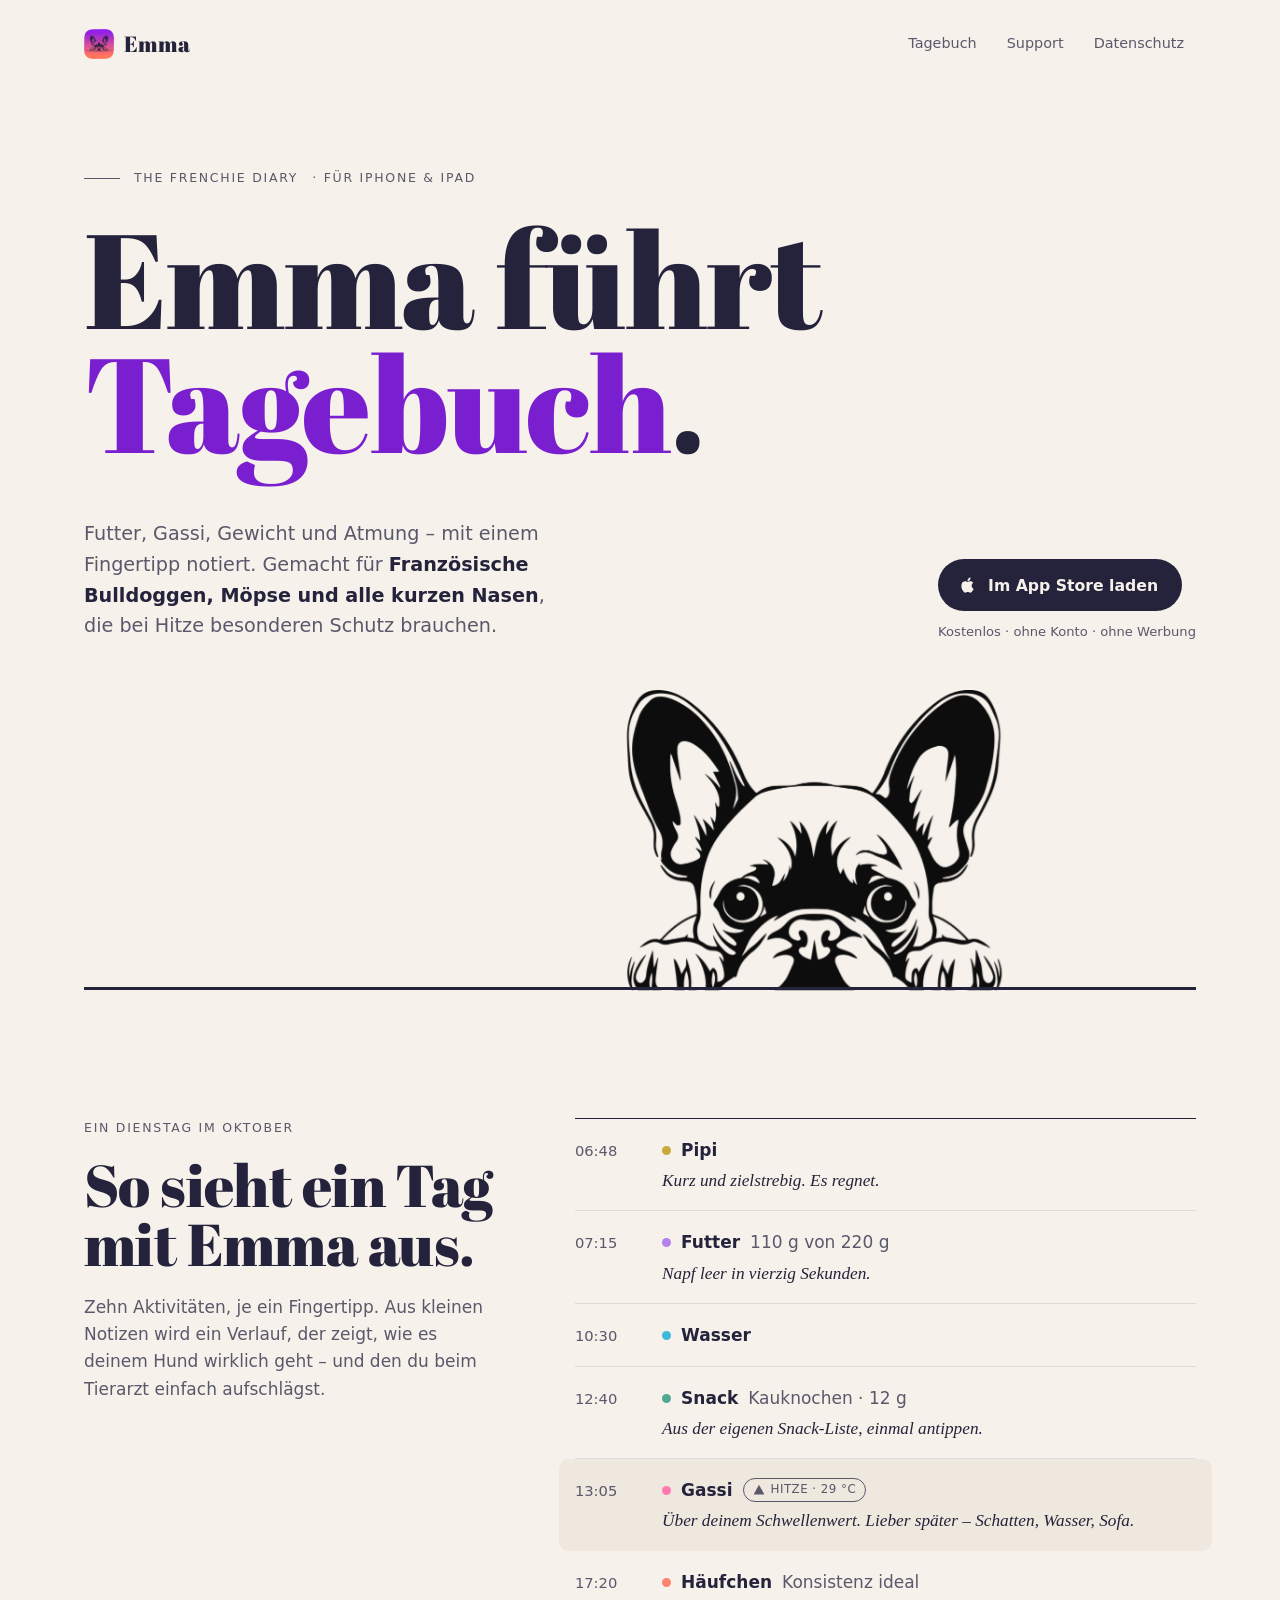
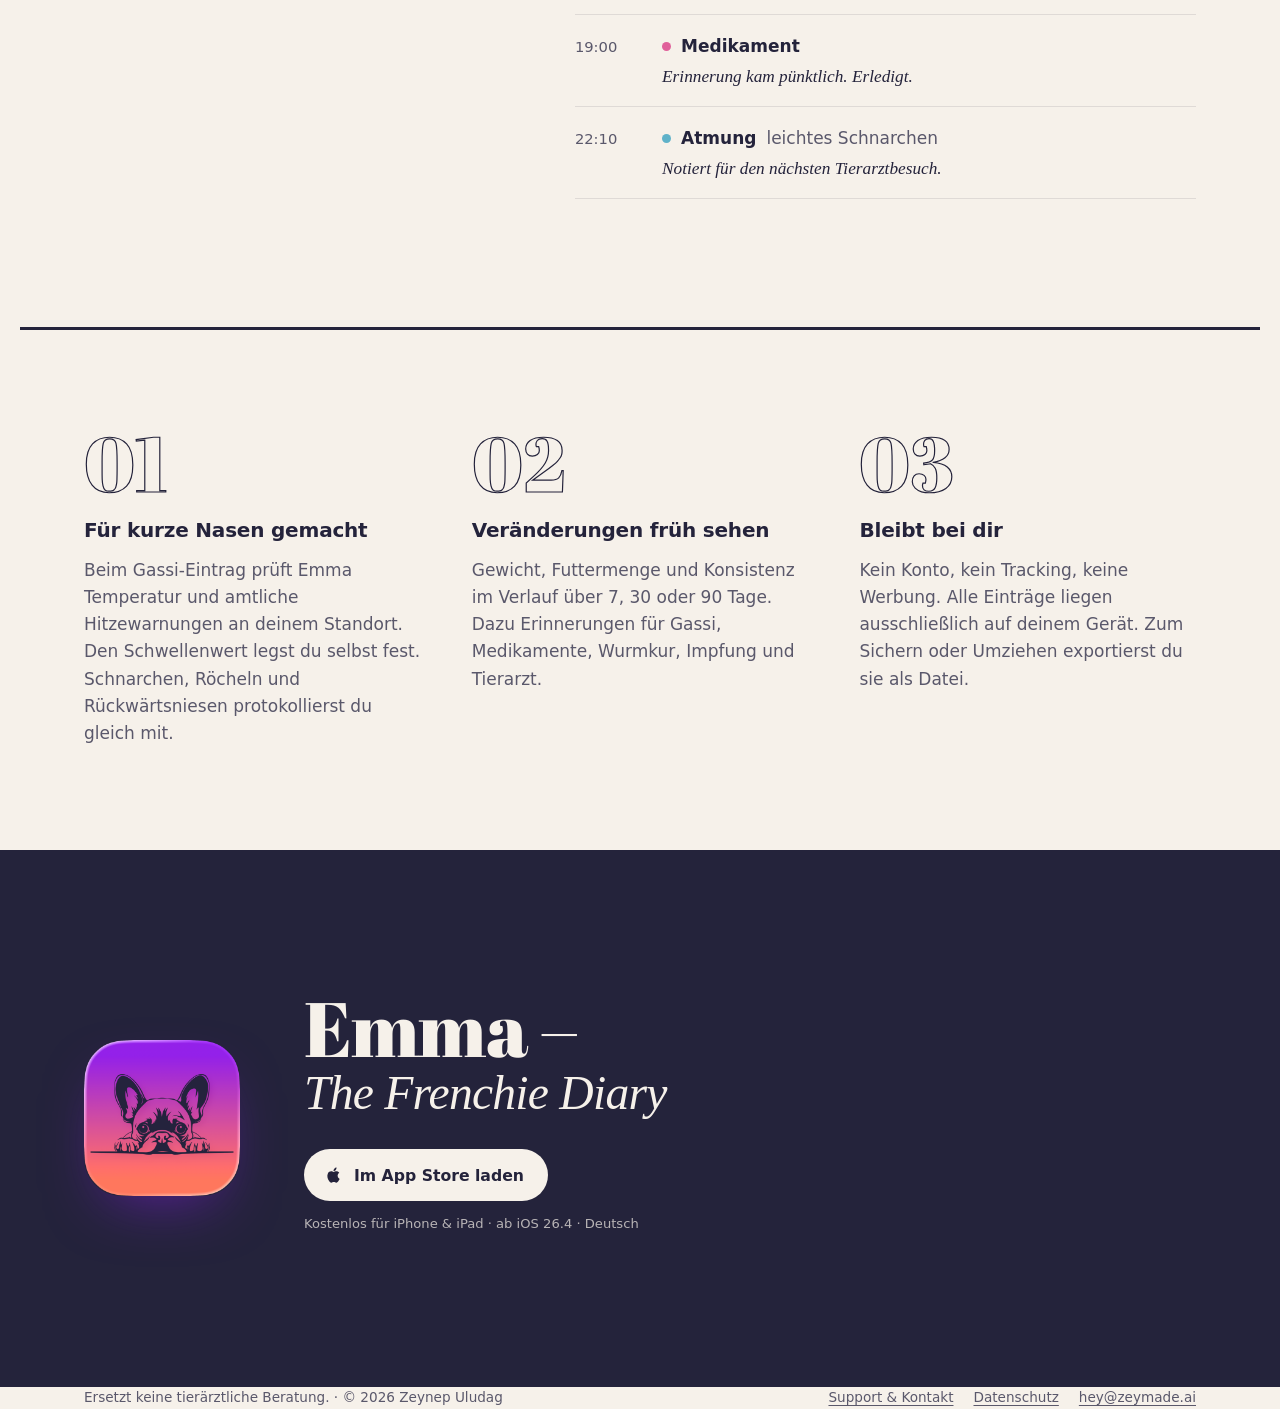
==== commit 4f88a79b: "Headline: „Tagebuch“ in Lila, Subline entfernt Co-Authored-By: Claude Opus 5.5 <noreply@anthropic.co" ====
--- a/index.html
+++ b/index.html
@@ -10,7 +10,7 @@
 <link rel="icon" href="assets/icon.png">
 <link rel="apple-touch-icon" href="assets/icon.png">
 <link rel="preload" href="assets/AbrilFatface-Regular.ttf" as="font" type="font/ttf" crossorigin>
-<link rel="stylesheet" href="style.css?v=3">
+<link rel="stylesheet" href="style.css?v=4">
 </head>
 <body>
 <a class="skip" href="#inhalt">Zum Inhalt</a>
@@ -27,7 +27,7 @@
 <main id="inhalt">
   <section class="wrap hero" aria-labelledby="titel">
     <p class="kicker">The Frenchie Diary<span class="wide"> · für iPhone &amp; iPad</span></p>
-    <h1 id="titel">Emma führt Tagebuch.<em>Und vergisst nichts.</em></h1>
+    <h1 id="titel">Emma führt <span class="hl">Tagebuch</span>.</h1>
     <div class="hero-foot">
       <p class="lede">Futter, Gassi, Gewicht und Atmung – mit einem Fingertipp notiert. Gemacht für <strong>Französische Bulldoggen, Möpse und alle kurzen Nasen</strong>, die bei Hitze besonderen Schutz brauchen.</p>
       <div class="cta">
--- a/style.css
+++ b/style.css
@@ -39,6 +39,7 @@
 .kicker { display: flex; gap: 14px; align-items: center; margin-bottom: 28px; }
 .kicker::before { content: ""; width: 36px; height: 1px; background: currentColor; }
 h1 { margin: 0; font: 400 clamp(3.3rem, 10.5vw, 9.6rem)/.92 var(--display); letter-spacing: -.012em; }
+h1 .hl { color: var(--violet); }
 h1 em { display: block; font: italic 400 .62em/1.05 var(--serif); letter-spacing: -.02em; color: var(--violet); margin-top: .18em; }
 .hero-foot { display: grid; grid-template-columns: minmax(0, 30rem) auto; justify-content: space-between; align-items: end; gap: 32px; margin-top: clamp(32px, 5vw, 56px); }
 .lede { margin: 0; font-size: clamp(1.05rem, 1.6vw, 1.2rem); color: var(--ink-2); }
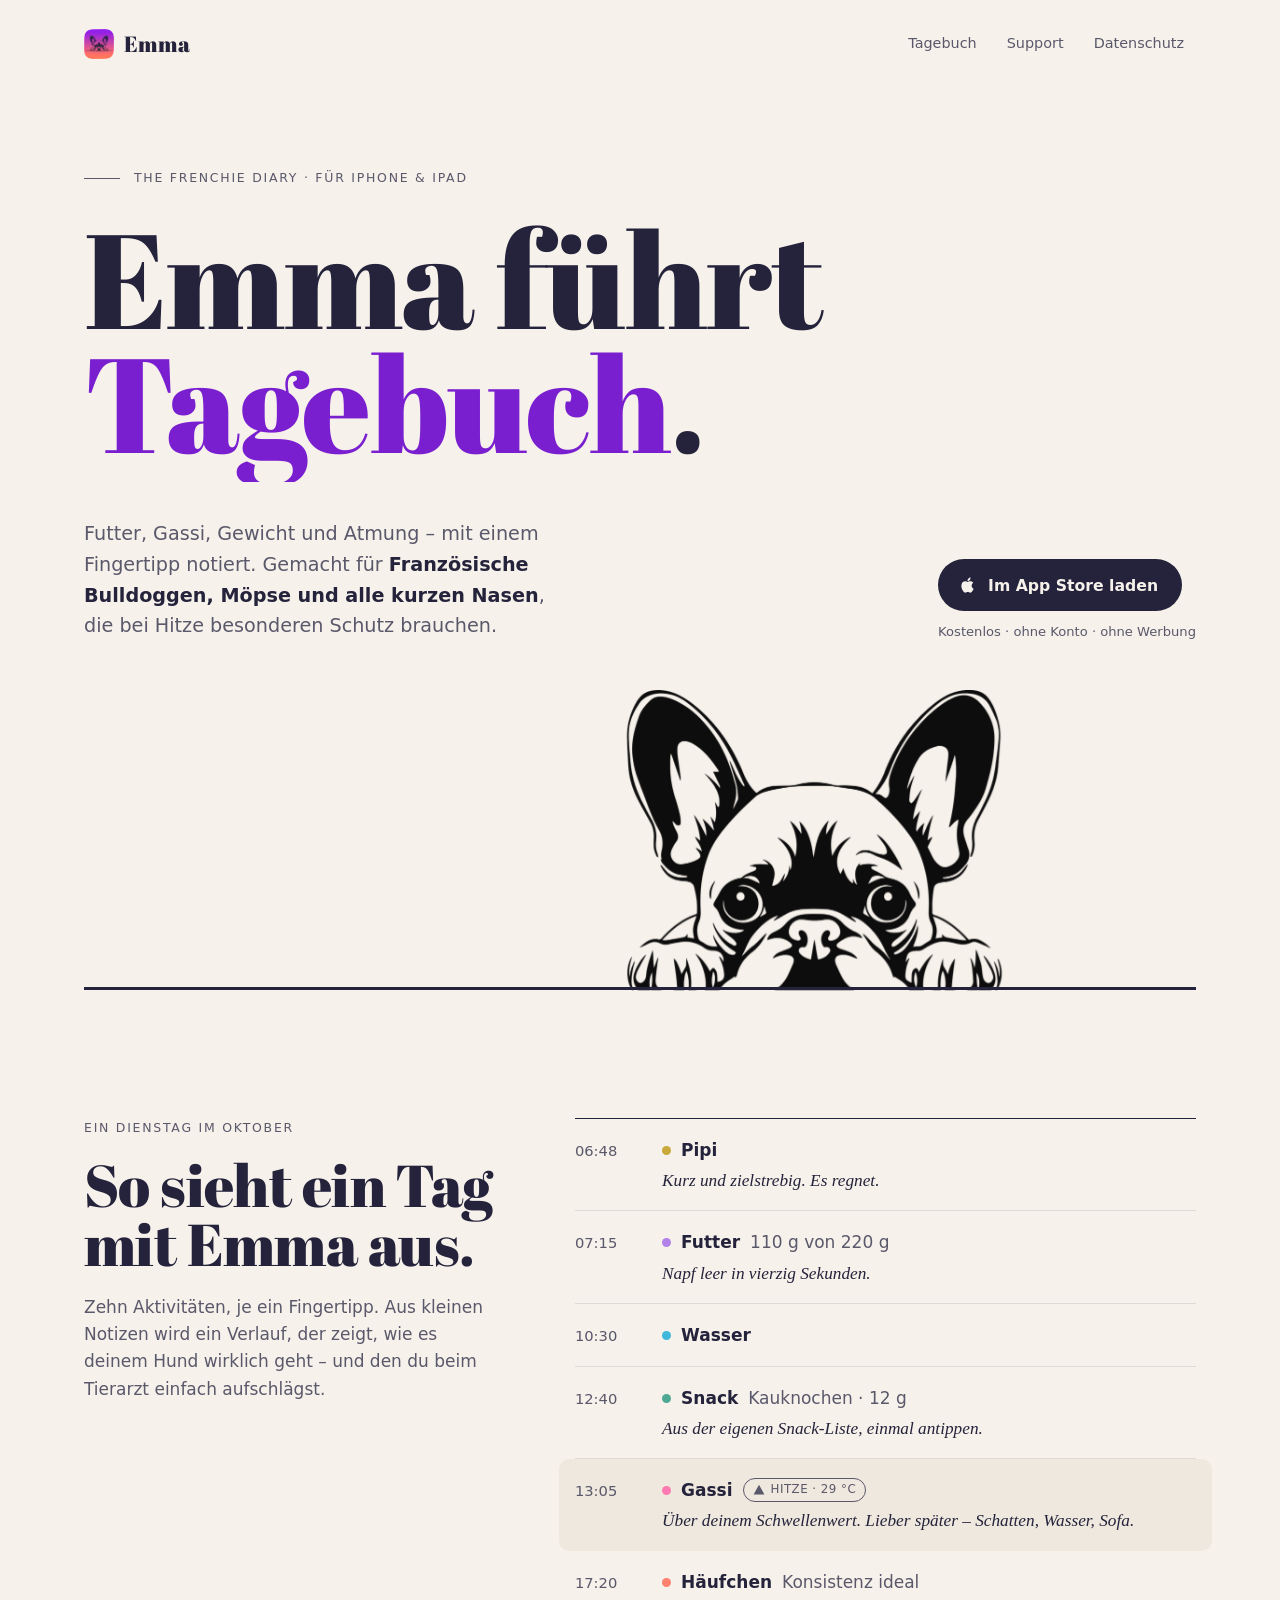
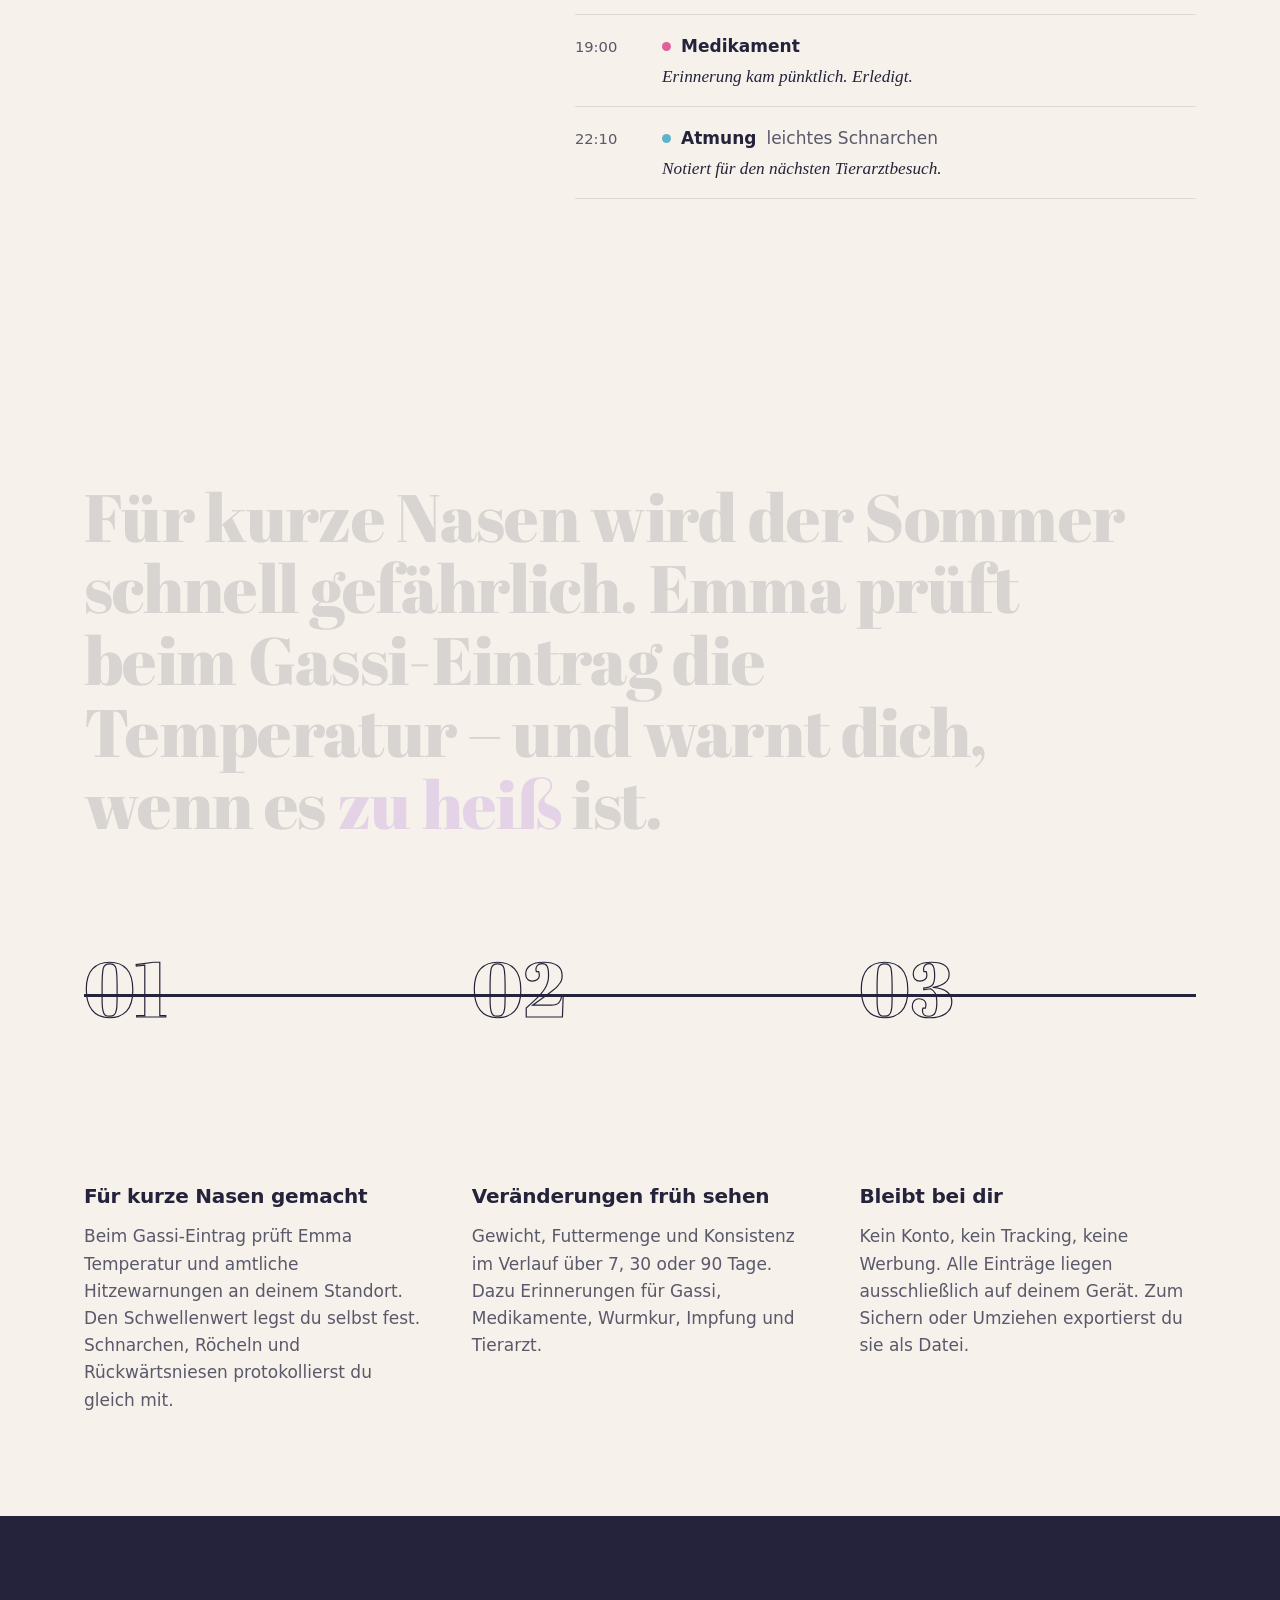
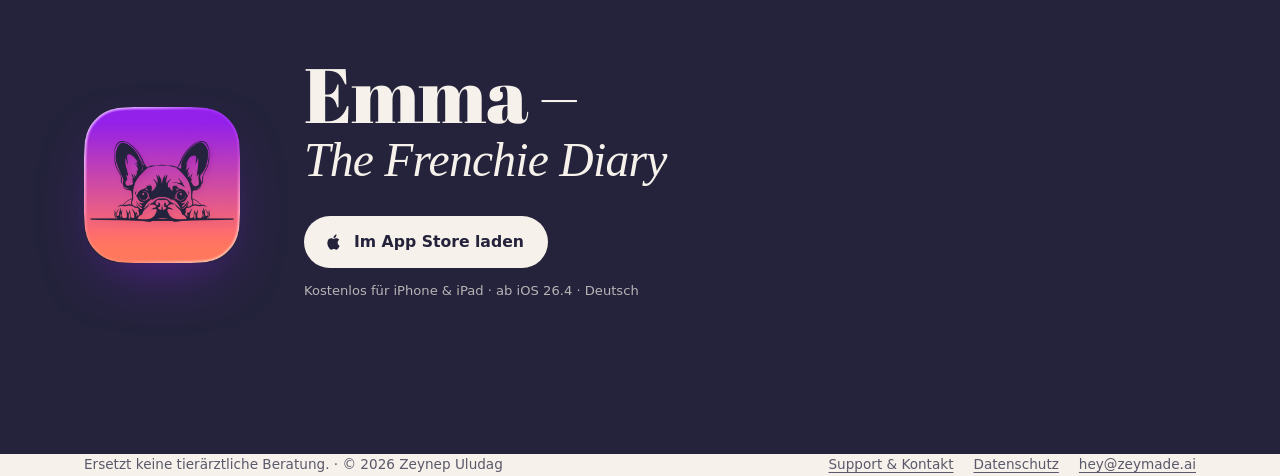
==== commit a62e974f: "Animationen und Interaktion: Wort-Reveals, gestaffelte Einträge, Scroll-Text, Parallax, Cursor, Seit" ====
--- a/index.html
+++ b/index.html
@@ -10,7 +10,9 @@
 <link rel="icon" href="assets/icon.png">
 <link rel="apple-touch-icon" href="assets/icon.png">
 <link rel="preload" href="assets/AbrilFatface-Regular.ttf" as="font" type="font/ttf" crossorigin>
-<link rel="stylesheet" href="style.css?v=4">
+<link rel="stylesheet" href="style.css?v=5">
+<script>if (matchMedia("(prefers-reduced-motion: no-preference)").matches) document.documentElement.classList.add("motion")</script>
+<script src="main.js?v=1" defer></script>
 </head>
 <body>
 <a class="skip" href="#inhalt">Zum Inhalt</a>
@@ -26,11 +28,11 @@
 
 <main id="inhalt">
   <section class="wrap hero" aria-labelledby="titel">
-    <p class="kicker">The Frenchie Diary<span class="wide"> · für iPhone &amp; iPad</span></p>
-    <h1 id="titel">Emma führt <span class="hl">Tagebuch</span>.</h1>
+    <p class="kicker" data-reveal><span>The Frenchie Diary<span class="wide"> · für iPhone &amp; iPad</span></span></p>
+    <h1 id="titel" data-split>Emma führt <span class="hl">Tagebuch</span>.</h1>
     <div class="hero-foot">
-      <p class="lede">Futter, Gassi, Gewicht und Atmung – mit einem Fingertipp notiert. Gemacht für <strong>Französische Bulldoggen, Möpse und alle kurzen Nasen</strong>, die bei Hitze besonderen Schutz brauchen.</p>
-      <div class="cta">
+      <p class="lede" data-reveal style="--d:450ms">Futter, Gassi, Gewicht und Atmung – mit einem Fingertipp notiert. Gemacht für <strong>Französische Bulldoggen, Möpse und alle kurzen Nasen</strong>, die bei Hitze besonderen Schutz brauchen.</p>
+      <div class="cta" data-reveal style="--d:600ms">
         <!-- TODO: App-Store-Link mit echter App-ID ersetzen -->
         <a class="btn" href="https://apps.apple.com/de/app/id0000000000">
           <svg viewBox="0 0 24 24" fill="currentColor" aria-hidden="true"><path d="M16.37 12.74c-.02-2.3 1.88-3.4 1.96-3.46-1.07-1.56-2.73-1.77-3.32-1.8-1.41-.14-2.76.83-3.47.83-.72 0-1.82-.81-3-.79-1.54.02-2.96.9-3.76 2.28-1.6 2.78-.41 6.9 1.15 9.16.76 1.1 1.67 2.34 2.86 2.3 1.15-.05 1.58-.74 2.97-.74 1.38 0 1.78.74 2.99.72 1.24-.02 2.02-1.12 2.77-2.23.87-1.28 1.23-2.52 1.25-2.58-.03-.01-2.39-.92-2.4-3.65zM14.1 5.98c.63-.77 1.06-1.83.94-2.89-.91.04-2.01.61-2.67 1.37-.58.67-1.1 1.76-.96 2.79 1.01.08 2.05-.52 2.69-1.27z"/></svg>
@@ -39,40 +41,44 @@
         <span class="meta">Kostenlos · ohne Konto · ohne Werbung</span>
       </div>
     </div>
-    <div class="peek"><div class="clip"><img src="assets/emma.png" alt="Zeichnung von Emma, einer Französischen Bulldogge, die über eine Linie schaut" width="1200" height="643"></div></div>
+    <div class="peek"><div class="clip"><div class="emma"><img src="assets/emma.png" alt="Zeichnung von Emma, einer Französischen Bulldogge, die über eine Linie schaut" width="1200" height="643"></div></div></div>
   </section>
 
   <section class="wrap diary" id="tagebuch" aria-labelledby="tag">
     <div class="diary-intro">
-      <p class="label">Ein Dienstag im Oktober</p>
-      <h2 id="tag">So sieht ein Tag mit Emma aus.</h2>
-      <p>Zehn Aktivitäten, je ein Fingertipp. Aus kleinen Notizen wird ein Verlauf, der zeigt, wie es deinem Hund wirklich geht – und den du beim Tierarzt einfach aufschlägst.</p>
+      <p class="label" data-reveal>Ein Dienstag im Oktober</p>
+      <h2 id="tag" data-split>So sieht ein Tag mit Emma aus.</h2>
+      <p data-reveal>Zehn Aktivitäten, je ein Fingertipp. Aus kleinen Notizen wird ein Verlauf, der zeigt, wie es deinem Hund wirklich geht – und den du beim Tierarzt einfach aufschlägst.</p>
     </div>
     <ol class="log">
-      <li><time>06:48</time><div class="what" style="--c:var(--pee)">Pipi</div><p class="note">Kurz und zielstrebig. Es regnet.</p></li>
-      <li><time>07:15</time><div class="what" style="--c:var(--food)">Futter <span>110 g von 220 g</span></div><p class="note">Napf leer in vierzig Sekunden.</p></li>
-      <li><time>10:30</time><div class="what" style="--c:var(--water)">Wasser</div></li>
-      <li><time>12:40</time><div class="what" style="--c:var(--snack)">Snack <span>Kauknochen · 12 g</span></div><p class="note">Aus der eigenen Snack-Liste, einmal antippen.</p></li>
-      <li class="alert"><time>13:05</time><div class="what" style="--c:var(--play)">Gassi <span class="flag"><svg viewBox="0 0 12 12" fill="currentColor" aria-hidden="true"><path d="M6 .8 11.4 10.6H.6z"/></svg>Hitze · 29 °C</span></div><p class="note">Über deinem Schwellenwert. Lieber später – Schatten, Wasser, Sofa.</p></li>
-      <li><time>17:20</time><div class="what" style="--c:var(--poop)">Häufchen <span>Konsistenz ideal</span></div></li>
-      <li><time>19:00</time><div class="what" style="--c:var(--med)">Medikament</div><p class="note">Erinnerung kam pünktlich. Erledigt.</p></li>
-      <li><time>22:10</time><div class="what" style="--c:var(--breath)">Atmung <span>leichtes Schnarchen</span></div><p class="note">Notiert für den nächsten Tierarztbesuch.</p></li>
+      <li data-reveal><time>06:48</time><div class="what" style="--c:var(--pee)">Pipi</div><p class="note">Kurz und zielstrebig. Es regnet.</p></li>
+      <li data-reveal><time>07:15</time><div class="what" style="--c:var(--food)">Futter <span>110 g von 220 g</span></div><p class="note">Napf leer in vierzig Sekunden.</p></li>
+      <li data-reveal><time>10:30</time><div class="what" style="--c:var(--water)">Wasser</div></li>
+      <li data-reveal><time>12:40</time><div class="what" style="--c:var(--snack)">Snack <span>Kauknochen · 12 g</span></div><p class="note">Aus der eigenen Snack-Liste, einmal antippen.</p></li>
+      <li class="alert" data-reveal><time>13:05</time><div class="what" style="--c:var(--play)">Gassi <span class="flag"><svg viewBox="0 0 12 12" fill="currentColor" aria-hidden="true"><path d="M6 .8 11.4 10.6H.6z"/></svg>Hitze · 29 °C</span></div><p class="note">Über deinem Schwellenwert. Lieber später – Schatten, Wasser, Sofa.</p></li>
+      <li data-reveal><time>17:20</time><div class="what" style="--c:var(--poop)">Häufchen <span>Konsistenz ideal</span></div></li>
+      <li data-reveal><time>19:00</time><div class="what" style="--c:var(--med)">Medikament</div><p class="note">Erinnerung kam pünktlich. Erledigt.</p></li>
+      <li data-reveal><time>22:10</time><div class="what" style="--c:var(--breath)">Atmung <span>leichtes Schnarchen</span></div><p class="note">Notiert für den nächsten Tierarztbesuch.</p></li>
     </ol>
   </section>
 
+  <section class="wrap statement" aria-label="Hitze-Warnung">
+    <p data-scrub>Für kurze Nasen wird der Sommer schnell gefährlich. Emma prüft beim Gassi-Eintrag die Temperatur – und warnt dich, wenn es <span class="hl">zu heiß</span> ist.</p>
+  </section>
+
   <section class="wrap points" aria-label="Was Emma ausmacht">
-    <article>
-      <span class="num" aria-hidden="true">01</span>
+    <article data-reveal>
+      <span class="num" aria-hidden="true" data-parallax="-60">01</span>
       <h3>Für kurze Nasen gemacht</h3>
       <p>Beim Gassi-Eintrag prüft Emma Temperatur und amtliche Hitzewarnungen an deinem Standort. Den Schwellenwert legst du selbst fest. Schnarchen, Röcheln und Rückwärtsniesen protokollierst du gleich mit.</p>
     </article>
-    <article>
-      <span class="num" aria-hidden="true">02</span>
+    <article data-reveal>
+      <span class="num" aria-hidden="true" data-parallax="-60">02</span>
       <h3>Veränderungen früh sehen</h3>
       <p>Gewicht, Futtermenge und Konsistenz im Verlauf über 7, 30 oder 90 Tage. Dazu Erinnerungen für Gassi, Medikamente, Wurmkur, Impfung und Tierarzt.</p>
     </article>
-    <article>
-      <span class="num" aria-hidden="true">03</span>
+    <article data-reveal>
+      <span class="num" aria-hidden="true" data-parallax="-60">03</span>
       <h3>Bleibt bei dir</h3>
       <p>Kein Konto, kein Tracking, keine Werbung. Alle Einträge liegen ausschließlich auf deinem Gerät. Zum Sichern oder Umziehen exportierst du sie als Datei.</p>
     </article>
@@ -80,14 +86,14 @@
 
   <section class="close" aria-labelledby="schluss">
     <div class="wrap">
-      <img src="assets/icon.png" alt="App-Icon von Emma" width="156" height="156" loading="lazy">
+      <img data-reveal src="assets/icon.png" alt="App-Icon von Emma" width="156" height="156" loading="lazy">
       <div>
-        <h2 id="schluss">Emma –<em>The Frenchie Diary</em></h2>
+        <h2 id="schluss" data-split>Emma –<em>The Frenchie Diary</em></h2>
         <a class="btn" href="https://apps.apple.com/de/app/id0000000000">
           <svg viewBox="0 0 24 24" fill="currentColor" aria-hidden="true"><path d="M16.37 12.74c-.02-2.3 1.88-3.4 1.96-3.46-1.07-1.56-2.73-1.77-3.32-1.8-1.41-.14-2.76.83-3.47.83-.72 0-1.82-.81-3-.79-1.54.02-2.96.9-3.76 2.28-1.6 2.78-.41 6.9 1.15 9.16.76 1.1 1.67 2.34 2.86 2.3 1.15-.05 1.58-.74 2.97-.74 1.38 0 1.78.74 2.99.72 1.24-.02 2.02-1.12 2.77-2.23.87-1.28 1.23-2.52 1.25-2.58-.03-.01-2.39-.92-2.4-3.65zM14.1 5.98c.63-.77 1.06-1.83.94-2.89-.91.04-2.01.61-2.67 1.37-.58.67-1.1 1.76-.96 2.79 1.01.08 2.05-.52 2.69-1.27z"/></svg>
           Im App Store laden
         </a>
-        <p class="meta">Kostenlos für iPhone &amp; iPad · ab iOS 26.4 · Deutsch</p>
+        <p class="meta" data-reveal style="--d:300ms">Kostenlos für iPhone &amp; iPad · ab iOS 26.4 · Deutsch</p>
       </div>
     </div>
   </section>
--- a/style.css
+++ b/style.css
@@ -54,13 +54,10 @@
 /* Emma schaut über die Linie – nur unten beschnitten, damit die Ohren beim Überschwingen frei bleiben */
 .peek { position: relative; margin-top: clamp(24px, 4vw, 48px); }
 .peek .clip { width: min(560px, 82vw); margin-left: auto; margin-right: clamp(0px, 8vw, 120px); clip-path: inset(-50% -10% 0 -10%); }
+.emma { transform-origin: 50% 100%; will-change: transform; }
 .peek img { display: block; width: 100%; height: auto; }
 @media (prefers-color-scheme: dark) { .peek img { filter: drop-shadow(0 0 1.5px #f3eee6) drop-shadow(0 0 .5px #f3eee6); } }
-.peek::after { content: ""; position: absolute; left: 0; right: 0; bottom: 0; height: 3px; background: var(--rule); }
-@media (prefers-reduced-motion: no-preference) {
-  .peek img { animation: peek 1.1s cubic-bezier(.22,1.2,.36,1) .35s both; }
-  @keyframes peek { from { transform: translateY(101%); } }
-}
+.peek::after { content: ""; position: absolute; left: 0; right: 0; bottom: 0; height: 3px; background: var(--rule); transform-origin: 0 50%; }
 
 /* ── Tagebuch ─────────────────────────── */
 .diary, .doc { padding-block: clamp(64px, 10vw, 128px); display: grid; grid-template-columns: minmax(0, 1fr) minmax(0, 1.5fr); gap: clamp(32px, 6vw, 96px); }
@@ -95,6 +92,12 @@
 .close .btn:hover { background: var(--paper); opacity: .88; }
 .close .meta { color: color-mix(in srgb, var(--paper) 70%, transparent); margin-top: 12px; }
 
+/* ── Statement ────────────────────────── */
+.statement { padding-block: clamp(72px, 12vw, 160px); }
+.statement p { margin: 0; max-width: 16em; font: 400 clamp(2rem, 5.2vw, 4.4rem)/1.08 var(--display); letter-spacing: -.01em; }
+.statement .hl { color: var(--violet); }
+.sw { transition: opacity .25s linear; }
+
 /* ── Unterseiten ──────────────────────── */
 .doc { border-top: 3px solid var(--rule); margin-top: clamp(24px, 4vw, 48px); padding-top: clamp(40px, 6vw, 72px); }
 .doc h1 { font-size: clamp(2.6rem, 5.6vw, 4.6rem); line-height: .98; }
@@ -118,6 +121,52 @@
 footer p { margin: 0; }
 .doc + footer { border-top: 1px solid var(--line); }
 
+/* ── Bewegung (nur mit .motion, gesetzt ohne „Bewegung reduzieren“) ── */
+@view-transition { navigation: auto; }
+::view-transition-old(root) { animation: .35s cubic-bezier(.55,.055,.675,.19) both vt-out; }
+::view-transition-new(root) { animation: .6s cubic-bezier(.215,.61,.355,1) both vt-in; }
+@keyframes vt-out { to { opacity: 0; transform: translateY(-24px); } }
+@keyframes vt-in { from { opacity: 0; transform: translateY(32px); } }
+@media (prefers-reduced-motion: reduce) { ::view-transition-old(root), ::view-transition-new(root) { animation: none; } }
+
+.motion { --ease-out: cubic-bezier(.215,.61,.355,1); --ease-io: cubic-bezier(.65,0,.35,1); }
+/* Wörter gleiten aus einer Maske */
+.motion [data-split] .w { display: inline-block; overflow: hidden; vertical-align: top; padding: 0 .06em .14em; margin: 0 -.06em -.14em; }
+.motion [data-split] .w > span { display: inline-block; transform: translateY(108%); transition: transform 1.05s var(--ease-out) calc(var(--d, 0ms) + var(--wi) * 70ms); }
+.motion [data-split].is-in .w > span { transform: none; }
+/* Blöcke blenden von unten ein */
+.motion [data-reveal] { opacity: 0; transform: translateY(28px); transition: opacity .6s linear var(--d, 0ms), transform 1s var(--ease-out) var(--d, 0ms); }
+.motion [data-reveal].is-in { opacity: 1; transform: none; }
+/* Tagebuch: der Farbpunkt setzt sich wie ein Stempel */
+.motion .log li[data-reveal] .what::before { scale: 0; transition: scale .5s cubic-bezier(.34,1.8,.64,1) calc(var(--d, 0ms) + 250ms); }
+.motion .log li.is-in .what::before { scale: 1; }
+/* Linien zeichnen sich */
+.motion .kicker::before { transform: scaleX(0); transform-origin: 0 50%; transition: transform .9s var(--ease-io) .1s; }
+.motion .kicker.is-in::before { transform: none; }
+.motion .peek::after { transform: scaleX(0); transition: transform 1.2s var(--ease-io) .5s; }
+.motion .peek.is-in::after { transform: none; }
+.motion .points { border-top-color: transparent; position: relative; }
+.motion .points::before { content: ""; position: absolute; left: var(--gutter); right: var(--gutter); top: -3px; height: 3px; background: var(--rule); transform: scaleX(0); transform-origin: 0 50%; transition: transform 1.2s var(--ease-io); }
+.motion .points.is-in::before { transform: none; }
+/* Emma schaut erst, wenn die Linie steht */
+.motion .peek img { transform: translateY(101%); transition: transform 1.1s cubic-bezier(.22,1.2,.36,1) 1.3s; }
+.motion .peek.is-in img { transform: none; }
+.motion .close img[data-reveal] { transform: translateY(28px) scale(.86) rotate(-6deg); }
+.motion .close img[data-reveal].is-in { transform: none; }
+
+/* Buttons: Farbe läuft von links ein, Magnet-Effekt per JS */
+.btn { position: relative; overflow: hidden; isolation: isolate; transition: transform .2s cubic-bezier(.2,.8,.2,1), translate .5s cubic-bezier(.2,.8,.2,1), color .3s, opacity .2s; }
+.btn::before { content: ""; position: absolute; inset: 0; z-index: -1; background: var(--violet); transform: scaleX(0); transform-origin: 100% 50%; transition: transform .5s var(--ease-io, cubic-bezier(.65,0,.35,1)); }
+.btn:hover { background: var(--ink); color: var(--paper); }
+.btn:hover::before { transform: none; transform-origin: 0 50%; }
+.close .btn:hover { background: var(--paper); opacity: 1; }
+
+/* Eigener Cursor (nur Maus) */
+.has-cursor, .has-cursor a, .has-cursor button { cursor: none; }
+.cursor { position: fixed; left: 0; top: 0; z-index: 100; width: 12px; height: 12px; margin: -6px 0 0 -6px; pointer-events: none; }
+.cursor::before { content: ""; position: absolute; inset: 0; border-radius: 50%; background: var(--violet); transition: scale .35s cubic-bezier(.34,1.56,.64,1), opacity .2s; }
+.cursor.is-link::before { scale: 4.5; opacity: .22; }
+
 /* ── Responsiv ────────────────────────── */
 @media (max-width: 860px) {
   .hero-foot, .diary, .doc, .points { grid-template-columns: minmax(0, 1fr); }
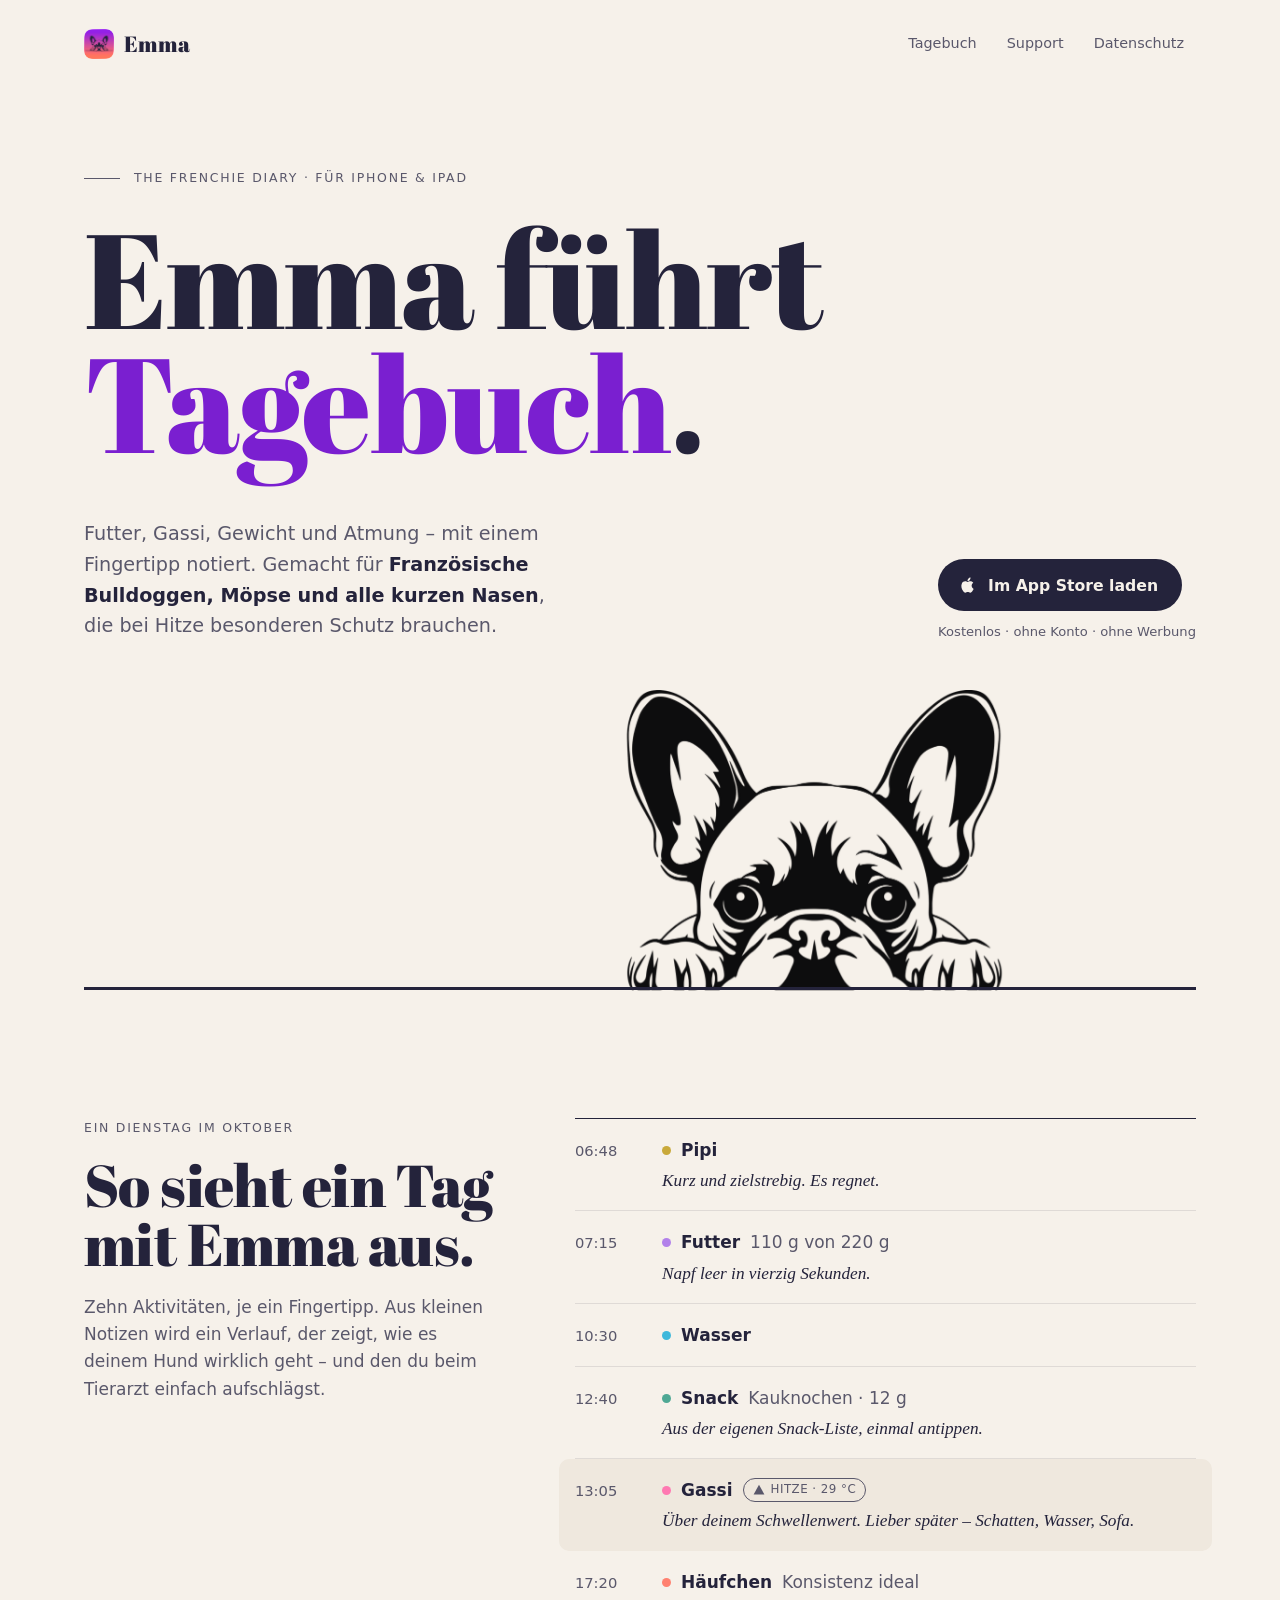
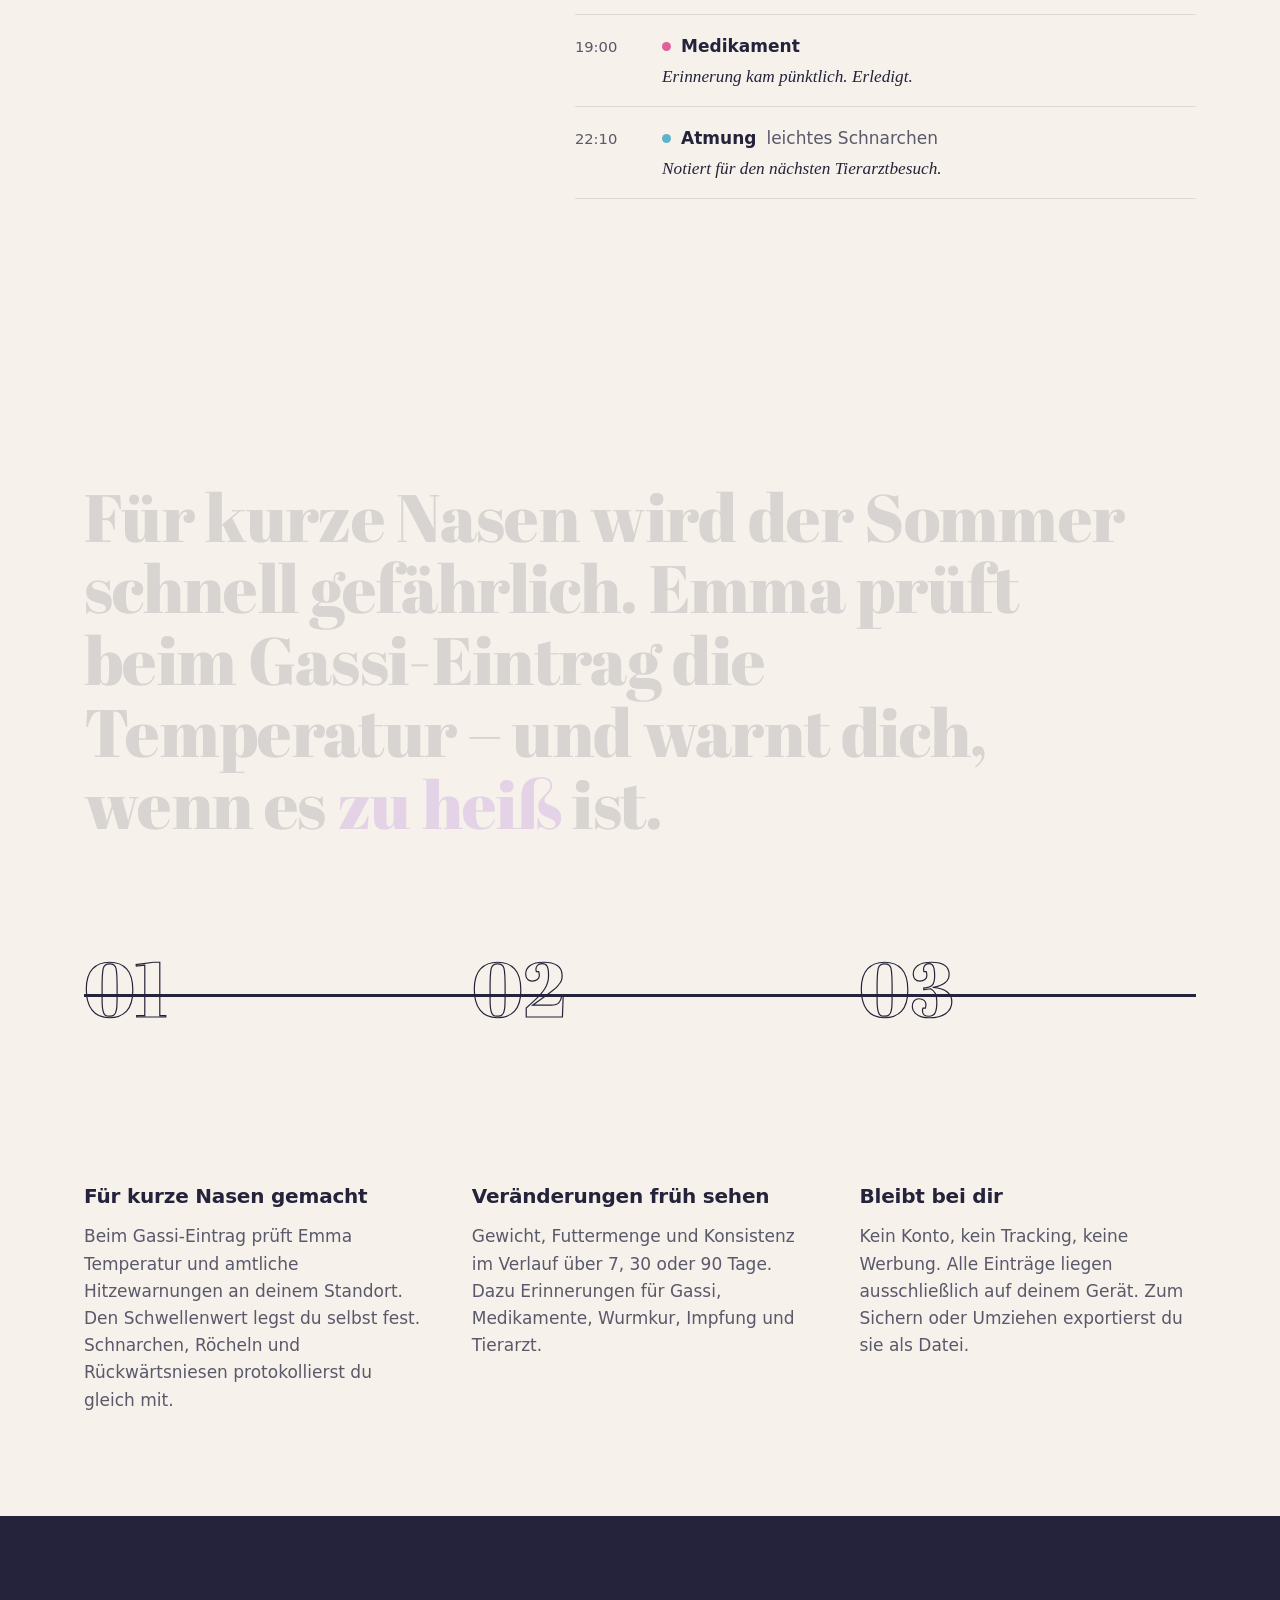
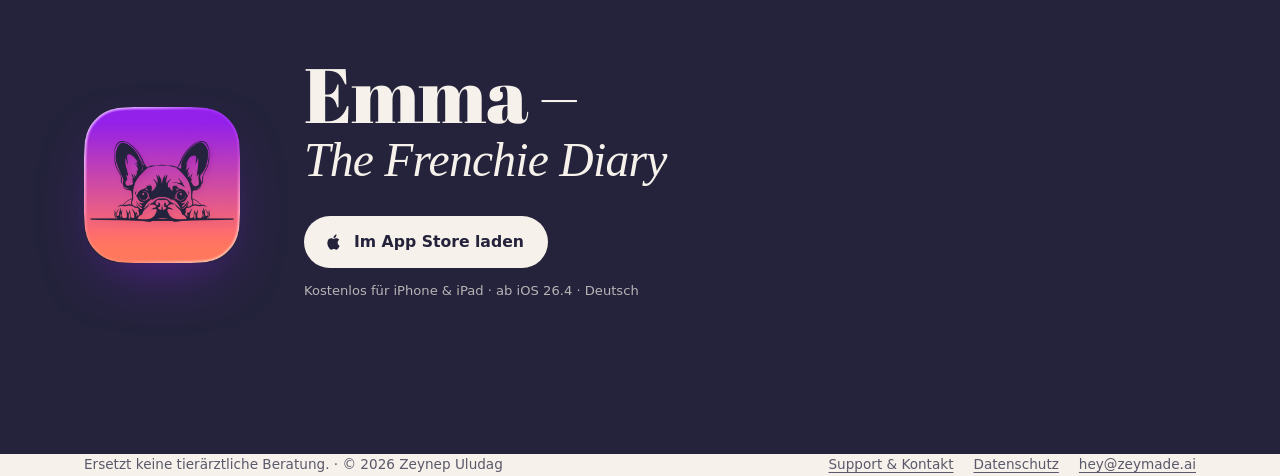
==== commit d4f552a2: "Wort-Maske vergrößert: Unterlängen (g) nicht mehr abgeschnitten Co-Authored-By: Claude Opus 5.5 <nor" ====
--- a/index.html
+++ b/index.html
@@ -10,7 +10,7 @@
 <link rel="icon" href="assets/icon.png">
 <link rel="apple-touch-icon" href="assets/icon.png">
 <link rel="preload" href="assets/AbrilFatface-Regular.ttf" as="font" type="font/ttf" crossorigin>
-<link rel="stylesheet" href="style.css?v=5">
+<link rel="stylesheet" href="style.css?v=6">
 <script>if (matchMedia("(prefers-reduced-motion: no-preference)").matches) document.documentElement.classList.add("motion")</script>
 <script src="main.js?v=1" defer></script>
 </head>
--- a/style.css
+++ b/style.css
@@ -131,8 +131,9 @@
 
 .motion { --ease-out: cubic-bezier(.215,.61,.355,1); --ease-io: cubic-bezier(.65,0,.35,1); }
 /* Wörter gleiten aus einer Maske */
-.motion [data-split] .w { display: inline-block; overflow: hidden; vertical-align: top; padding: 0 .06em .14em; margin: 0 -.06em -.14em; }
-.motion [data-split] .w > span { display: inline-block; transform: translateY(108%); transition: transform 1.05s var(--ease-out) calc(var(--d, 0ms) + var(--wi) * 70ms); }
+/* Maske großzügig: Abril-Unterlängen (g, ß) reichen ~0,3em unter die Grundlinie, Umlaute über die Zeilenhöhe */
+.motion [data-split] .w { display: inline-block; overflow: hidden; vertical-align: top; padding: .12em .08em .34em; margin: -.12em -.08em -.34em; }
+.motion [data-split] .w > span { display: inline-block; transform: translateY(150%); transition: transform 1.05s var(--ease-out) calc(var(--d, 0ms) + var(--wi) * 70ms); }
 .motion [data-split].is-in .w > span { transform: none; }
 /* Blöcke blenden von unten ein */
 .motion [data-reveal] { opacity: 0; transform: translateY(28px); transition: opacity .6s linear var(--d, 0ms), transform 1s var(--ease-out) var(--d, 0ms); }
